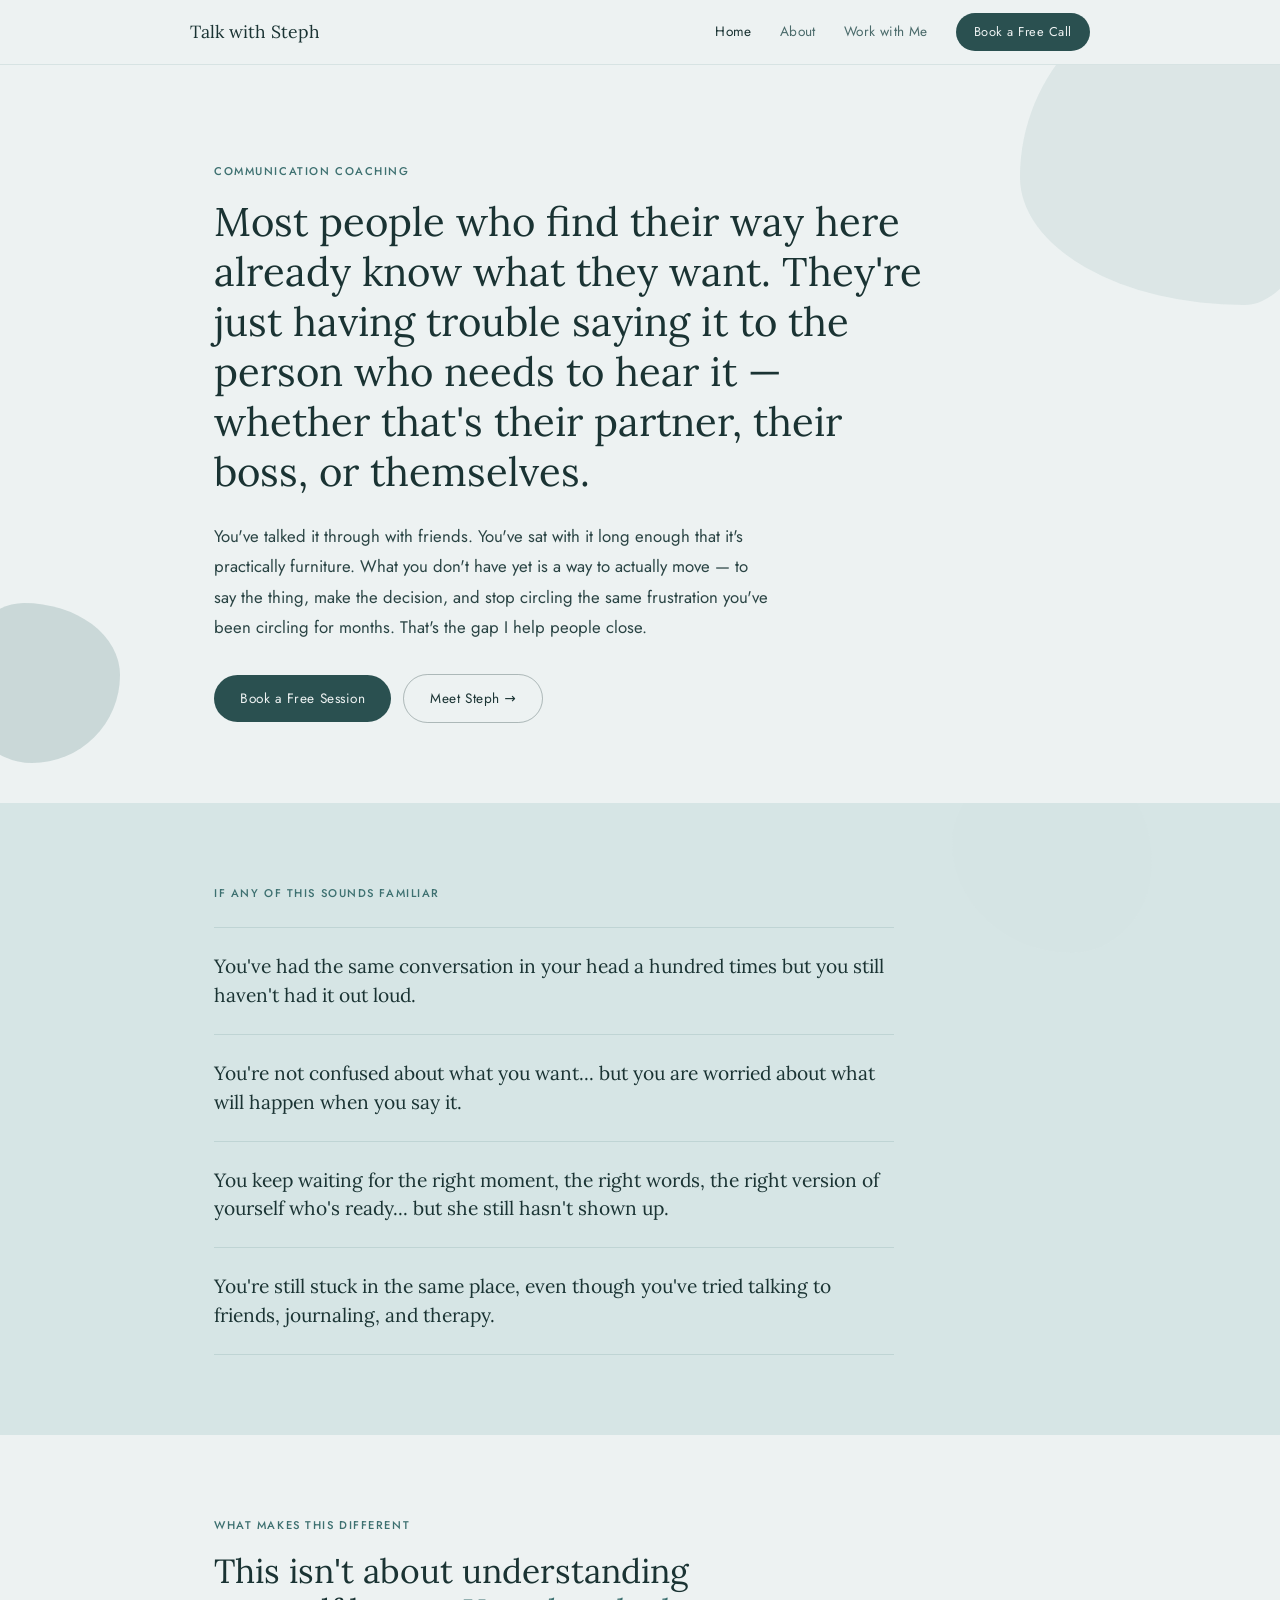
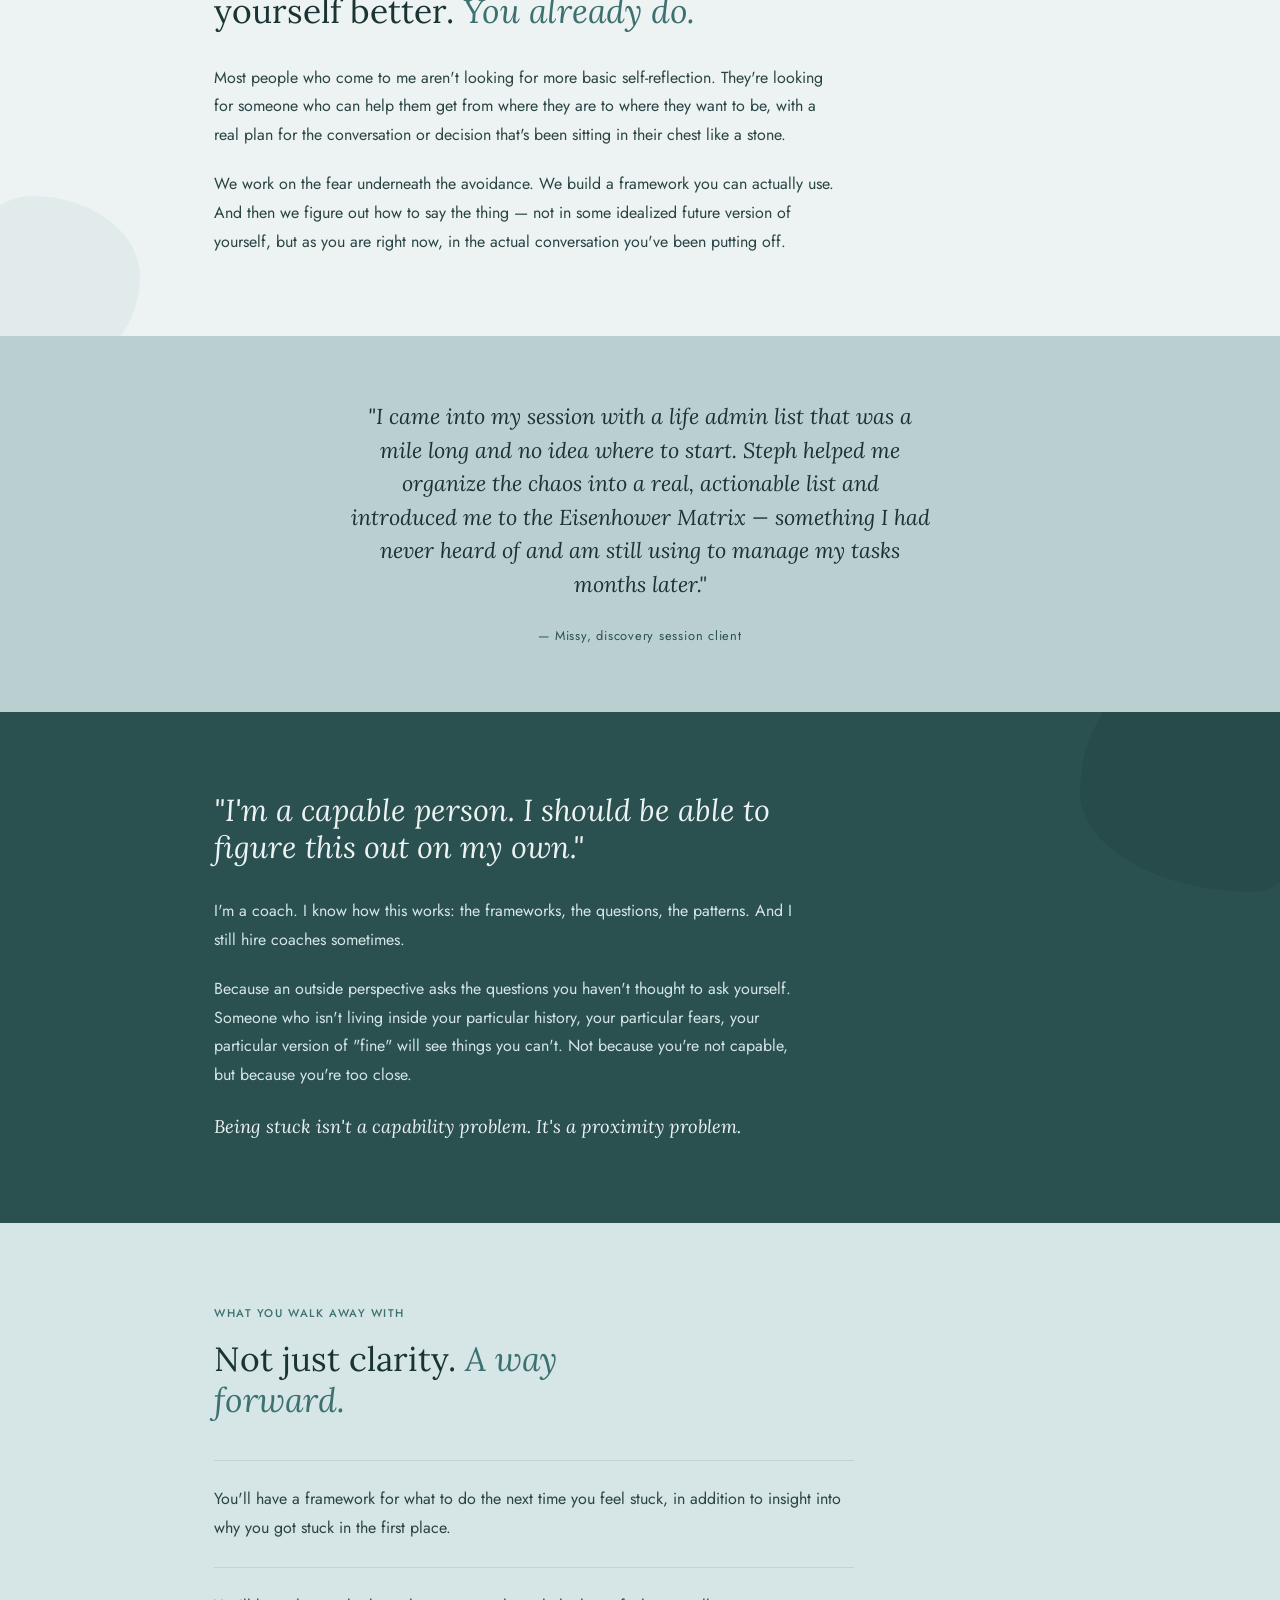
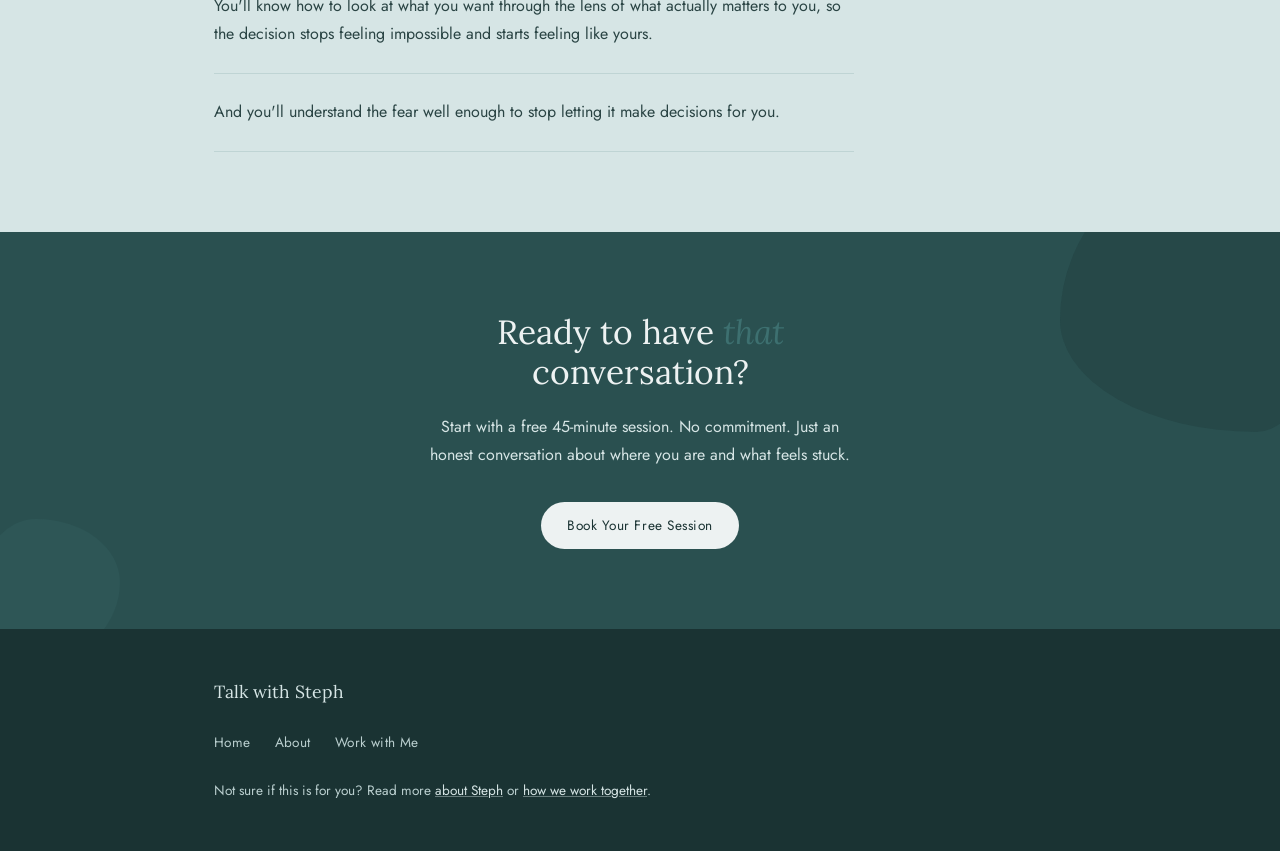
==== index.html @ 23dbaeb4 "update missy testimonial" ====
<!DOCTYPE html>
<html lang="en">
<head>
  <meta charset="UTF-8">
  <meta name="viewport" content="width=device-width, initial-scale=1.0">
  <title>Talk with Steph — Communication Coaching</title>
  <link rel="preconnect" href="https://fonts.googleapis.com">
  <link rel="preconnect" href="https://fonts.gstatic.com" crossorigin>
  <link href="https://fonts.googleapis.com/css2?family=Lora:ital,wght@0,400;0,500;1,400;1,500&family=Jost:ital,wght@0,300;0,400;0,500;1,400&display=swap" rel="stylesheet">
  <link rel="stylesheet" href="styles.css">
</head>
<body>

  <!-- NAV -->
  <nav class="nav">
    <div class="nav-inner">
      <a href="index.html" class="nav-logo">Talk with Steph</a>
      <div class="nav-links">
        <a href="index.html" class="nav-link active">Home</a>
        <a href="about.html" class="nav-link">About</a>
        <a href="work-with-me.html" class="nav-link">Work with Me</a>
        <a href="#" class="btn btn-sm" data-link="booking">Book a Free Call</a>
      </div>
      <button class="nav-toggle" aria-label="Toggle menu">
        <span></span><span></span><span></span>
      </button>
    </div>
  </nav>

  <main>

    <!-- HERO -->
    <section class="hero">
      <div class="blob blob-hero-1"></div>
      <div class="blob blob-hero-2"></div>
      <div class="container">
        <p class="eyebrow">Communication Coaching</p>
        <h1 class="hero-headline">Most people who find their way here already know what they want. They're just having trouble saying it to the person who needs to hear it&nbsp;— whether that's their partner, their boss, or themselves.</h1>
        <p class="hero-sub">You've talked it through with friends. You've sat with it long enough that it's practically furniture. What you don't have yet is a way to actually move — to say the thing, make the decision, and stop circling the same frustration you've been circling for months. That's the gap I help people close.</p>
        <div class="btn-row">
          <a href="#" class="btn" data-link="booking">Book a Free Session</a>
          <a href="about.html" class="btn-ghost">Meet Steph →</a>
        </div>
      </div>
    </section>

    <!-- RECOGNITION -->
    <section class="recognition">
      <div class="blob blob-recog"></div>
      <div class="container">
        <p class="eyebrow">If any of this sounds familiar</p>
        <div class="recognition-lines">
          <p class="recognition-line">You've had the same conversation in your head a hundred times but you still haven't had it out loud.</p>
          <p class="recognition-line">You're not confused about what you want... but you are worried about what will happen when you say it.</p>
          <p class="recognition-line">You keep waiting for the right moment, the right words, the right version of yourself who's ready... but she still hasn't shown up.</p>
          <p class="recognition-line">You're still stuck in the same place, even though you've tried talking to friends, journaling, and therapy.</p>
        </div>
      </div>
    </section>

    <!-- WHAT MAKES THIS DIFFERENT -->
    <section class="different">
      <div class="blob blob-diff"></div>
      <div class="container">
        <p class="eyebrow">What makes this different</p>
        <h2>This isn't about understanding yourself better. <em>You already do.</em></h2>
        <div class="different-body">
          <p>Most people who come to me aren't looking for more basic self-reflection. They're looking for someone who can help them get from where they are to where they want to be, with a real plan for the conversation or decision that's been sitting in their chest like a stone.</p>
          <p>We work on the fear underneath the avoidance. We build a framework you can actually use. And then we figure out how to say the thing — not in some idealized future version of yourself, but as you are right now, in the actual conversation you've been putting off.</p>
        </div>
      </div>
    </section>

    <!-- QUOTE -->
    <section class="quote-band">
      <div class="container">
        <blockquote>
          <p>"I came into my session with a life admin list that was a mile long and no idea where to start. Steph helped me organize the chaos into a real, actionable list and introduced me to the Eisenhower Matrix — something I had never heard of and am still using to manage my tasks months later."</p>
          <cite>— Missy, discovery session client</cite>
        </blockquote>
      </div>
    </section>

    <!-- OBJECTION -->
    <section class="objection">
      <div class="blob blob-obj-1"></div>
      <div class="blob blob-obj-2"></div>
      <div class="container">
        <h2 class="objection-headline">"I'm a capable person. I should be able to figure this out on my own."</h2>
        <div class="objection-body">
          <p>I'm a coach. I know how this works: the frameworks, the questions, the patterns. And I still hire coaches sometimes.</p>
          <p>Because an outside perspective asks the questions you haven't thought to ask yourself. Someone who isn't living inside your particular history, your particular fears, your particular version of "fine" will see things you can't. Not because you're not capable, but because you're too close.</p>
          <p class="objection-kicker">Being stuck isn't a capability problem. It's a proximity problem.</p>
        </div>
      </div>
    </section>

    <!-- WALK AWAY WITH -->
    <section class="walkaway">
      <div class="container">
        <p class="eyebrow">What you walk away with</p>
        <h2>Not just clarity. <em>A way forward.</em></h2>
        <div class="walkaway-points">
          <div class="walkaway-point">
            <p>You'll have a framework for what to do the next time you feel stuck, in addition to insight into why you got stuck in the first place.</p>
          </div>
          <div class="walkaway-point">
            <p>You'll know how to look at what you want through the lens of what actually matters to you, so the decision stops feeling impossible and starts feeling like yours.</p>
          </div>
          <div class="walkaway-point">
            <p>And you'll understand the fear well enough to stop letting it make decisions for you.</p>
          </div>
        </div>
      </div>
    </section>

    <!-- CTA -->
    <section class="cta-section" id="cta">
      <div class="blob blob-cta-1"></div>
      <div class="blob blob-cta-2"></div>
      <div class="container">
        <h2>Ready to have <em>that</em> conversation?</h2>
        <p>Start with a free 45-minute session. No commitment. Just an honest conversation about where you are and what feels stuck.</p>
        <a href="#" class="btn btn-light" data-link="booking">Book Your Free Session</a>
      </div>
    </section>

  </main>

  <!-- FOOTER -->
  <footer class="footer">
    <div class="container footer-inner">
      <a href="index.html" class="nav-logo">Talk with Steph</a>
      <nav class="footer-nav">
        <a href="index.html">Home</a>
        <a href="about.html">About</a>
        <a href="work-with-me.html">Work with Me</a>
      </nav>
      <p class="footer-note">Not sure if this is for you? Read more <a href="about.html">about Steph</a> or <a href="work-with-me.html">how we work together</a>.</p>
    </div>
  </footer>

  <script src="config.js"></script>
  <script src="nav.js"></script>
</body>
</html>
---- styles.css ----
/* ============================================
   TALK WITH STEPH — STYLES
   Tonal teal palette · Lora + Jost · Organic shapes
   ============================================ */

/* ── CUSTOM PROPERTIES ── */
:root {
  --t1: #EDF2F2;   /* lightest — hero bg */
  --t2: #D6E5E5;   /* light — quote band, alt sections */
  --t3: #BACFCF;   /* mid — card sections */
  --t4: #3D7070;   /* primary — buttons, accents */
  --t5: #2A5050;   /* deep — dark buttons */
  --t6: #1A3333;   /* near black — headlines */

  --text-body: #2A4444;
  --text-muted: #4A6A6A;

  --radius-pill: 50px;
  --radius-card: 14px;
  --radius-sm: 8px;

  --font-serif: 'Lora', Georgia, serif;
  --font-sans: 'Jost', system-ui, sans-serif;

  --max-width: 900px;
  --section-pad: 5rem 1.5rem;
  --section-pad-sm: 3rem 1.5rem;
}

/* ── RESET ── */
*, *::before, *::after { box-sizing: border-box; margin: 0; padding: 0; }
html { scroll-behavior: smooth; }
img { max-width: 100%; display: block; }
a { text-decoration: none; }

/* ── BASE ── */
body {
  font-family: var(--font-sans);
  font-weight: 400;
  color: var(--text-body);
  background: var(--t1);
  line-height: 1.7;
  -webkit-font-smoothing: antialiased;
}

.container {
  max-width: var(--max-width);
  margin: 0 auto;
  padding: 0 1.5rem;
}

/* ── TYPOGRAPHY ── */
h1, h2, h3 {
  font-family: var(--font-serif);
  font-weight: 400;
  line-height: 1.2;
  color: var(--t6);
}

h1 { font-size: clamp(1.75rem, 4vw, 2.75rem); }
h2 { font-size: clamp(1.4rem, 3vw, 2.1rem); }
h3 { font-size: clamp(1.2rem, 2.5vw, 1.6rem); }

h1 em, h2 em, h3 em {
  font-style: italic;
  color: var(--t4);
}

p {
  font-family: var(--font-sans);
  font-size: 1rem;
  line-height: 1.8;
  color: var(--text-body);
}

.eyebrow {
  font-family: var(--font-sans);
  font-size: 0.7rem;
  font-weight: 500;
  letter-spacing: 0.14em;
  text-transform: uppercase;
  color: var(--t4);
  margin-bottom: 1rem;
}

/* ── BUTTONS ── */
.btn {
  display: inline-block;
  font-family: var(--font-sans);
  font-size: 0.85rem;
  font-weight: 400;
  letter-spacing: 0.04em;
  padding: 12px 26px;
  border-radius: var(--radius-pill);
  background: var(--t5);
  color: var(--t1);
  transition: background 0.2s ease, transform 0.15s ease;
  cursor: pointer;
  border: none;
}

.btn:hover {
  background: var(--t6);
  transform: translateY(-1px);
}

.btn-sm {
  padding: 8px 18px;
  font-size: 0.8rem;
}

.btn-light {
  background: var(--t1);
  color: var(--t6);
}

.btn-light:hover {
  background: var(--t2);
  color: var(--t6);
}

.btn-ghost {
  display: inline-block;
  font-family: var(--font-sans);
  font-size: 0.85rem;
  font-weight: 400;
  letter-spacing: 0.04em;
  padding: 12px 26px;
  border-radius: var(--radius-pill);
  border: 1px solid rgba(26, 51, 51, 0.3);
  color: var(--t6);
  transition: border-color 0.2s ease, transform 0.15s ease;
}

.btn-ghost:hover {
  border-color: var(--t5);
  transform: translateY(-1px);
}

.btn-outline {
  display: inline-block;
  font-family: var(--font-sans);
  font-size: 0.85rem;
  font-weight: 400;
  letter-spacing: 0.04em;
  padding: 12px 26px;
  border-radius: var(--radius-pill);
  border: 1px solid var(--t1);
  color: var(--t1);
  transition: background 0.2s ease, transform 0.15s ease;
}

.btn-outline:hover {
  background: rgba(237, 242, 242, 0.12);
  transform: translateY(-1px);
}

.btn-row {
  display: flex;
  gap: 12px;
  flex-wrap: wrap;
  align-items: center;
  margin-top: 2rem;
}

/* ── BLOBS ── */
.blob {
  position: absolute;
  pointer-events: none;
  background: var(--t3);
  opacity: 0.5;
}

.blob-hero-1 {
  width: 320px; height: 320px;
  top: -80px; right: -60px;
  border-radius: 60% 40% 30% 70% / 60% 30% 70% 40%;
  opacity: 0.35;
}

.blob-hero-2 {
  width: 160px; height: 160px;
  bottom: 40px; left: -40px;
  border-radius: 40% 60% 55% 45% / 50% 45% 55% 50%;
  opacity: 0.2;
  background: var(--t4);
}

.blob-recog {
  width: 200px; height: 200px;
  top: -50px; right: 10%;
  border-radius: 55% 45% 40% 60% / 45% 55% 45% 55%;
  background: var(--t2);
  opacity: 0.6;
}

.blob-diff {
  width: 180px; height: 180px;
  bottom: -40px; left: -40px;
  border-radius: 40% 60% 55% 45% / 50% 45% 55% 50%;
  background: var(--t2);
  opacity: 0.5;
}

.blob-obj-1 {
  width: 250px; height: 250px;
  top: -70px; right: -50px;
  border-radius: 60% 40% 30% 70% / 60% 30% 70% 40%;
  background: var(--t6);
  opacity: 0.15;
}

.blob-obj-2 {
  width: 120px; height: 120px;
  bottom: -20px; left: 10%;
  border-radius: 40% 60% 55% 45% / 50% 45% 55% 50%;
  background: var(--t5);
  opacity: 0.15;
}

.blob-cta-1 {
  width: 280px; height: 280px;
  top: -80px; right: -60px;
  border-radius: 60% 40% 30% 70% / 60% 30% 70% 40%;
  background: var(--t6);
  opacity: 0.25;
}

.blob-cta-2 {
  width: 140px; height: 140px;
  bottom: -30px; left: -20px;
  border-radius: 40% 60% 55% 45% / 50% 45% 55% 50%;
  background: var(--t4);
  opacity: 0.2;
}

.blob-turn {
  width: 180px; height: 180px;
  top: -40px; right: -30px;
  border-radius: 55% 45% 40% 60% / 45% 55% 45% 55%;
  background: var(--t4);
  opacity: 0.12;
}

.blob-coaching-1 {
  width: 200px; height: 200px;
  bottom: -50px; right: -40px;
  border-radius: 60% 40% 30% 70% / 60% 30% 70% 40%;
  background: var(--t5);
  opacity: 0.12;
}

.blob-beliefs {
  width: 220px; height: 220px;
  top: -60px; left: -40px;
  border-radius: 40% 60% 55% 45% / 50% 45% 55% 50%;
  background: var(--t2);
  opacity: 0.4;
}

.blob-pkg {
  width: 200px; height: 200px;
  top: -50px; right: -40px;
  border-radius: 55% 45% 40% 60% / 45% 55% 45% 55%;
  background: var(--t2);
  opacity: 0.4;
}

.blob-session {
  width: 160px; height: 160px;
  bottom: -40px; right: 10%;
  border-radius: 60% 40% 30% 70% / 60% 30% 70% 40%;
  background: var(--t2);
  opacity: 0.5;
}

.blob-newsletter {
  width: 200px; height: 200px;
  top: -50px; left: -30px;
  border-radius: 40% 60% 55% 45% / 50% 45% 55% 50%;
  background: var(--t3);
  opacity: 0.4;
}

/* ── NAV ── */
.nav {
  position: sticky;
  top: 0;
  z-index: 100;
  background: var(--t1);
  border-bottom: 1px solid rgba(61, 112, 112, 0.12);
  padding: 0 1.5rem;
}

.nav-inner {
  max-width: var(--max-width);
  margin: 0 auto;
  display: flex;
  align-items: center;
  justify-content: space-between;
  height: 64px;
  gap: 2rem;
}

.nav-logo {
  font-family: var(--font-serif);
  font-size: 1.1rem;
  font-weight: 400;
  color: var(--t6);
  white-space: nowrap;
  flex-shrink: 0;
}

.nav-links {
  display: flex;
  align-items: center;
  gap: 1.75rem;
}

.nav-link {
  font-family: var(--font-sans);
  font-size: 0.85rem;
  font-weight: 400;
  letter-spacing: 0.03em;
  color: var(--text-muted);
  transition: color 0.2s ease;
}

.nav-link:hover,
.nav-link.active {
  color: var(--t6);
}

.nav-toggle {
  display: none;
  flex-direction: column;
  gap: 5px;
  background: none;
  border: none;
  cursor: pointer;
  padding: 4px;
}

.nav-toggle span {
  display: block;
  width: 22px;
  height: 1.5px;
  background: var(--t6);
  transition: transform 0.2s ease, opacity 0.2s ease;
}

/* ── HERO ── */
.hero {
  position: relative;
  overflow: hidden;
  background: var(--t1);
  padding: 6rem 1.5rem 5rem;
}

.hero-headline {
  font-size: clamp(1.6rem, 3.5vw, 2.5rem);
  max-width: 720px;
  margin: 1rem 0 1.5rem;
  line-height: 1.25;
}

.hero-sub {
  max-width: 560px;
  font-size: 1.05rem;
  color: var(--text-body);
  line-height: 1.8;
}

/* ── RECOGNITION ── */
.recognition {
  position: relative;
  overflow: hidden;
  background: var(--t2);
  padding: var(--section-pad);
}

.recognition-lines {
  margin-top: 1.5rem;
  display: flex;
  flex-direction: column;
  gap: 0;
}

.recognition-line {
  font-family: var(--font-serif);
  font-size: clamp(1rem, 2vw, 1.2rem);
  font-weight: 400;
  color: var(--t6);
  line-height: 1.5;
  padding: 1.5rem 0;
  border-bottom: 1px solid rgba(61, 112, 112, 0.15);
  max-width: 680px;
}

.recognition-line:first-child {
  border-top: 1px solid rgba(61, 112, 112, 0.15);
}

/* ── WHAT MAKES THIS DIFFERENT ── */
.different {
  position: relative;
  overflow: hidden;
  background: var(--t1);
  padding: var(--section-pad);
}

.different h2 {
  margin: 1rem 0 2rem;
  max-width: 600px;
}

.different-body {
  max-width: 620px;
  display: flex;
  flex-direction: column;
  gap: 1.25rem;
}

/* ── QUOTE BAND ── */
.quote-band {
  background: var(--t3);
  padding: 4rem 1.5rem;
  text-align: center;
}

.quote-band blockquote {
  max-width: 580px;
  margin: 0 auto;
}

.quote-band blockquote p {
  font-family: var(--font-serif);
  font-style: italic;
  font-size: clamp(1.1rem, 2.5vw, 1.35rem);
  color: var(--t6);
  line-height: 1.55;
  margin-bottom: 1.25rem;
}

.quote-band cite {
  font-family: var(--font-sans);
  font-size: 0.8rem;
  font-style: normal;
  letter-spacing: 0.06em;
  color: var(--t5);
}

/* ── OBJECTION ── */
.objection {
  position: relative;
  overflow: hidden;
  background: var(--t5);
  padding: var(--section-pad);
}

.objection-headline {
  font-family: var(--font-serif);
  font-size: clamp(1.3rem, 2.5vw, 1.9rem);
  color: var(--t1);
  max-width: 600px;
  margin-bottom: 2rem;
  font-style: italic;
}

.objection-body {
  max-width: 580px;
  display: flex;
  flex-direction: column;
  gap: 1.25rem;
}

.objection-body p {
  color: var(--t2);
  font-size: 1rem;
}

.objection-kicker {
  font-family: var(--font-serif) !important;
  font-size: 1.15rem !important;
  color: var(--t1) !important;
  font-style: italic;
}

/* ── WALK AWAY WITH ── */
.walkaway {
  background: var(--t2);
  padding: var(--section-pad);
}

.walkaway h2 {
  margin: 1rem 0 2.5rem;
  max-width: 460px;
}

.walkaway-points {
  display: flex;
  flex-direction: column;
  gap: 0;
  max-width: 640px;
}

.walkaway-point {
  padding: 1.5rem 0;
  border-bottom: 1px solid rgba(61, 112, 112, 0.15);
}

.walkaway-point:first-child {
  border-top: 1px solid rgba(61, 112, 112, 0.15);
}

.walkaway-point p {
  font-size: 1rem;
  line-height: 1.8;
}

/* ── CTA SECTION ── */
.cta-section {
  position: relative;
  overflow: hidden;
  background: var(--t5);
  padding: 5rem 1.5rem;
  text-align: center;
}

.cta-section h2 {
  color: var(--t1);
  max-width: 480px;
  margin: 0 auto 1.25rem;
}

.cta-section p {
  color: var(--t2);
  max-width: 440px;
  margin: 0 auto 2rem;
  font-size: 1rem;
}

/* ── ABOUT HERO ── */
.about-hero {
  position: relative;
  overflow: hidden;
  background: var(--t1);
  padding: 6rem 1.5rem 4rem;
}

.about-hero h1 {
  max-width: 640px;
  margin-top: 1rem;
}

.hero-sub-kicker {
  font-family: var(--font-serif);
  font-style: italic;
  font-size: 1.1rem;
  color: var(--t5);
  margin-top: 1rem;
}

/* ── ABOUT SECTIONS ── */
.about-section {
  background: var(--t1);
  padding: 3rem 1.5rem;
}

.about-turn {
  position: relative;
  overflow: hidden;
  background: var(--t2);
  padding: 3.5rem 1.5rem;
}

.about-coaching {
  position: relative;
  overflow: hidden;
  background: var(--t2);
  padding: 3rem 1.5rem;
}

.about-prose {
  max-width: 640px;
  display: flex;
  flex-direction: column;
  gap: 1.25rem;
}

.turn-kicker {
  font-family: var(--font-serif) !important;
  font-style: italic;
  font-size: 1.15rem !important;
  color: var(--t6) !important;
}

/* ── BELIEFS ── */
.beliefs {
  position: relative;
  overflow: hidden;
  background: var(--t3);
  padding: var(--section-pad);
}

.beliefs-list {
  margin-top: 1.5rem;
  max-width: 640px;
}

.belief {
  font-family: var(--font-serif);
  font-size: clamp(1rem, 2vw, 1.15rem);
  color: var(--t6);
  line-height: 1.6;
  padding: 1.5rem 0;
  border-bottom: 1px solid rgba(61, 112, 112, 0.15);
}

.belief:first-child {
  border-top: 1px solid rgba(61, 112, 112, 0.15);
}

.belief-last {
  font-weight: 500;
}

/* ── PACKAGES ── */
.packages {
  position: relative;
  overflow: hidden;
  background: var(--t2);
  padding: var(--section-pad);
}

.packages .eyebrow { margin-bottom: 2rem; }

.package-grid {
  display: grid;
  grid-template-columns: 1fr 1fr;
  gap: 20px;
  align-items: start;
}

.package {
  position: relative;
  overflow: hidden;
  background: var(--t5);
  border-radius: var(--radius-card);
  padding: 2rem;
  display: flex;
  flex-direction: column;
  gap: 1rem;
}

.package-featured {
  background: var(--t6);
}

.package-blob {
  position: absolute;
  top: -30px; right: -30px;
  width: 120px; height: 120px;
  background: var(--t4);
  opacity: 0.15;
  border-radius: 60% 40% 30% 70% / 60% 30% 70% 40%;
  pointer-events: none;
}

.package-tag {
  font-family: var(--font-sans);
  font-size: 0.7rem;
  font-weight: 500;
  letter-spacing: 0.12em;
  text-transform: uppercase;
  color: var(--t3);
}

.package h3 {
  color: var(--t1);
  font-size: 1.4rem;
}

.package-price {
  font-family: var(--font-serif);
  font-size: 2rem;
  color: var(--t2);
  line-height: 1;
}

.package p {
  color: var(--t2);
  font-size: 0.95rem;
  line-height: 1.75;
}

.package-detail {
  font-size: 0.85rem !important;
  color: var(--t3) !important;
  padding-top: 0.5rem;
  border-top: 1px solid rgba(237, 242, 242, 0.1);
}

/* ── SESSION LOOKS ── */
.session-looks {
  position: relative;
  overflow: hidden;
  background: var(--t1);
  padding: var(--section-pad);
}

.session-prose {
  max-width: 620px;
  margin-top: 1.5rem;
  display: flex;
  flex-direction: column;
  gap: 1.25rem;
}

/* ── GROUP SESSIONS ── */
.group-sessions {
  background: var(--t3);
  padding: var(--section-pad);
}

.group-inner {
  position: relative;
  overflow: hidden;
  background: var(--t5);
  border-radius: var(--radius-card);
  padding: 3rem;
  max-width: 640px;
  display: flex;
  flex-direction: column;
  gap: 1rem;
}

.group-blob {
  position: absolute;
  top: -40px; right: -40px;
  width: 160px; height: 160px;
  background: var(--t4);
  opacity: 0.15;
  border-radius: 60% 40% 30% 70% / 60% 30% 70% 40%;
  pointer-events: none;
}

.group-inner h2 {
  color: var(--t1);
}

.group-inner p {
  color: var(--t2);
  font-size: 0.95rem;
}

/* ── NEWSLETTER ── */
.newsletter {
  position: relative;
  overflow: hidden;
  background: var(--t2);
  padding: var(--section-pad);
}

.newsletter h2 {
  margin: 1rem 0 1.25rem;
  max-width: 400px;
}

.newsletter p {
  max-width: 520px;
  margin-bottom: 2rem;
}

/* ── FOOTER ── */
.footer {
  background: var(--t6);
  padding: 3rem 1.5rem;
}

.footer-inner {
  display: flex;
  flex-direction: column;
  gap: 1.5rem;
}

.footer .nav-logo {
  color: var(--t2);
}

.footer-nav {
  display: flex;
  gap: 1.5rem;
  flex-wrap: wrap;
}

.footer-nav a {
  font-family: var(--font-sans);
  font-size: 0.85rem;
  color: var(--t3);
  letter-spacing: 0.03em;
  transition: color 0.2s ease;
}

.footer-nav a:hover {
  color: var(--t1);
}

.footer-note {
  font-size: 0.85rem;
  color: var(--t3);
  max-width: 480px;
}

.footer-note a {
  color: var(--t2);
  text-decoration: underline;
  text-decoration-color: rgba(214, 229, 229, 0.4);
}

.footer-note a:hover {
  color: var(--t1);
}

/* ── ANIMATIONS ── */
@keyframes fadeUp {
  from { opacity: 0; transform: translateY(20px); }
  to   { opacity: 1; transform: translateY(0); }
}

.hero .eyebrow,
.hero-headline,
.hero-sub,
.btn-row {
  animation: fadeUp 0.6s ease both;
}

.hero .eyebrow      { animation-delay: 0.1s; }
.hero-headline      { animation-delay: 0.2s; }
.hero-sub           { animation-delay: 0.3s; }
.btn-row            { animation-delay: 0.4s; }

.about-hero h1 {
  animation: fadeUp 0.6s ease 0.2s both;
}

/* ── HERO SPLIT LAYOUT ── */
.hero-inner {
  display: grid;
  grid-template-columns: 1fr 420px;
  gap: 4rem;
  align-items: center;
}

.hero-photo {
  position: relative;
  z-index: 1;
}

.hero-photo img {
  width: 100%;
  border-radius: 60% 40% 55% 45% / 50% 55% 45% 50%;
  object-fit: cover;
  aspect-ratio: 1/1;
  box-shadow: 0 20px 60px rgba(26, 51, 51, 0.15);
}

/* ── ABOUT PHOTO ── */
.about-photo-section {
  background: var(--t1);
  padding: 0 1.5rem 3rem;
}

.about-photo-wrap {
  max-width: 480px;
}

.about-photo-wrap img {
  width: 100%;
  border-radius: var(--radius-card);
  object-fit: cover;
  box-shadow: 0 12px 40px rgba(26, 51, 51, 0.1);
}

@media (max-width: 700px) {
  .hero-inner {
    grid-template-columns: 1fr;
    gap: 2rem;
  }

  .hero-photo {
    max-width: 280px;
    margin: 0 auto;
  }
}
@media (max-width: 700px) {
  :root {
    --section-pad: 3.5rem 1.25rem;
  }

  .nav-links {
    display: none;
    position: absolute;
    top: 64px;
    left: 0; right: 0;
    background: var(--t1);
    flex-direction: column;
    align-items: flex-start;
    padding: 1.5rem;
    gap: 1.25rem;
    border-bottom: 1px solid rgba(61, 112, 112, 0.12);
    box-shadow: 0 8px 24px rgba(26, 51, 51, 0.08);
  }

  .nav-links.open { display: flex; }

  .nav-toggle { display: flex; }

  .nav { position: relative; }

  .package-grid {
    grid-template-columns: 1fr;
  }

  .blob-hero-1 {
    width: 200px; height: 200px;
    top: -40px; right: -40px;
  }

  .hero {
    padding: 4rem 1.25rem 3.5rem;
  }

  .group-inner {
    padding: 2rem 1.5rem;
  }
}
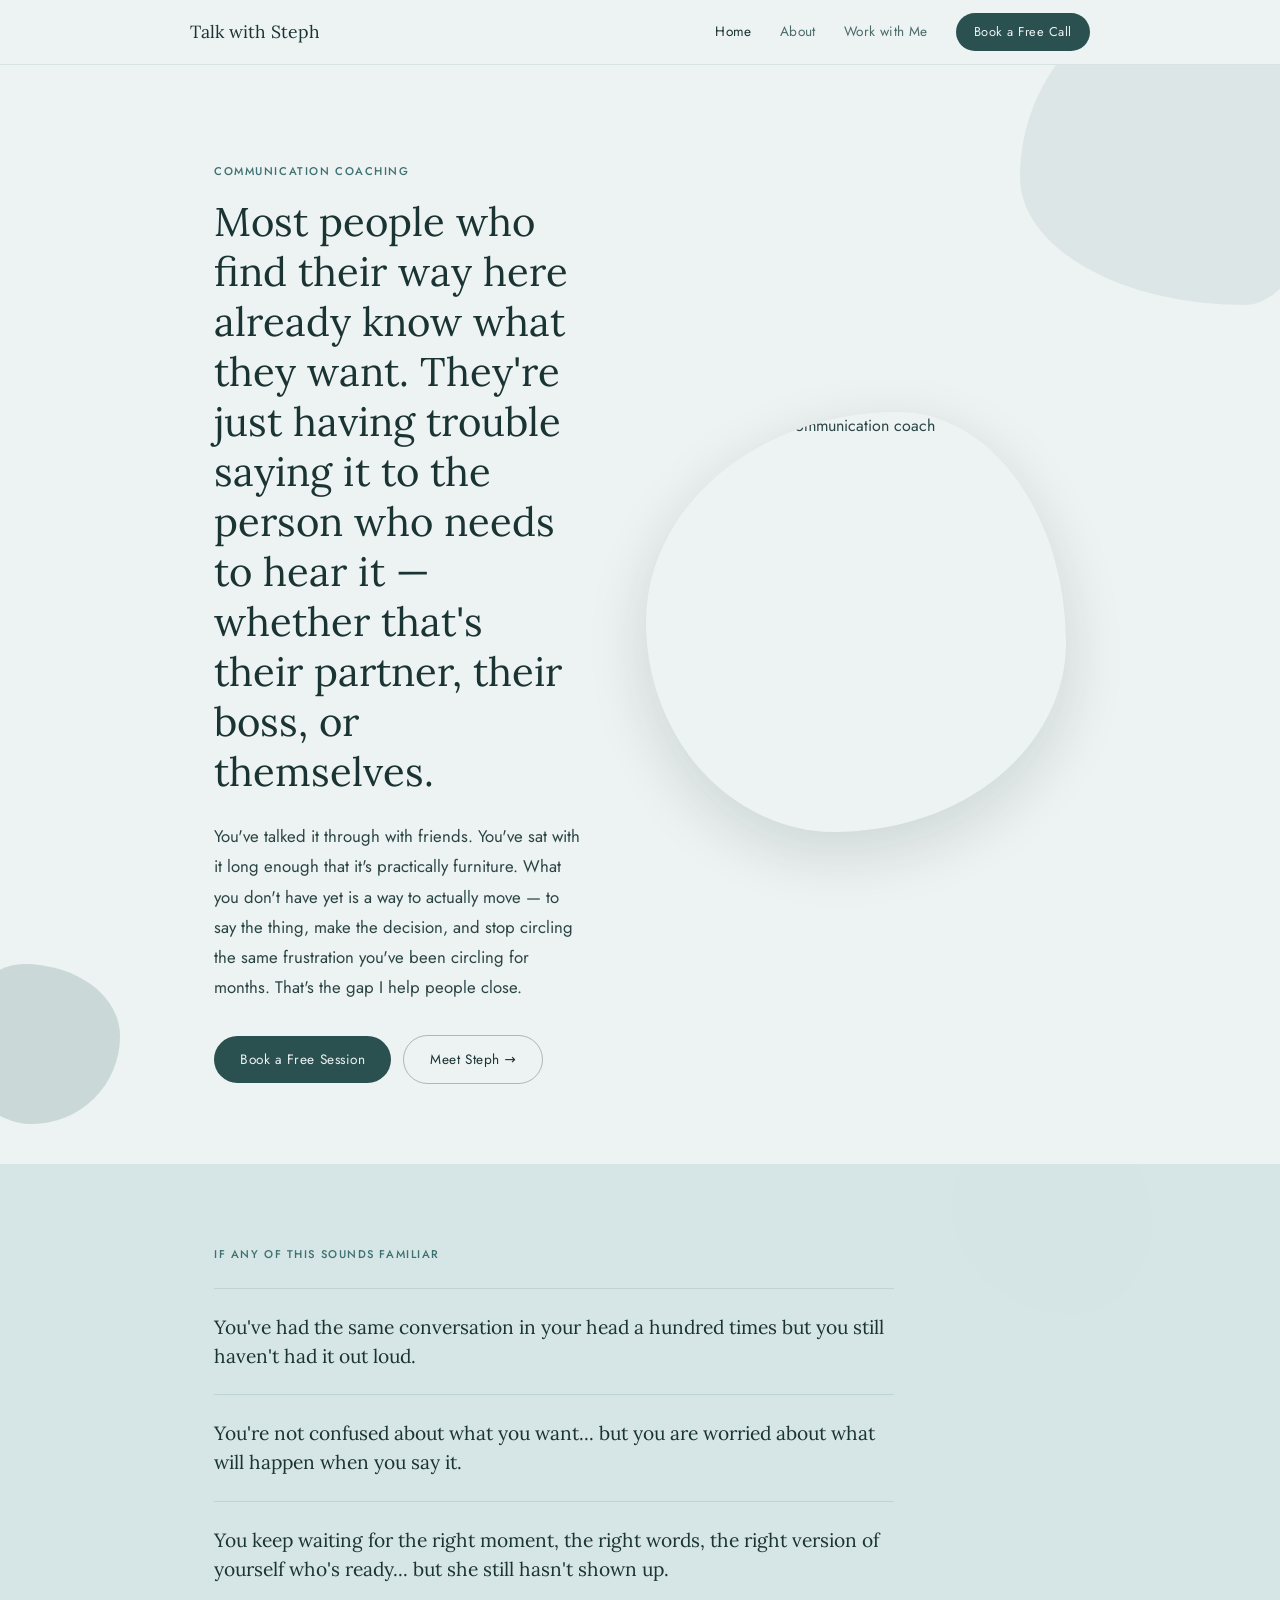
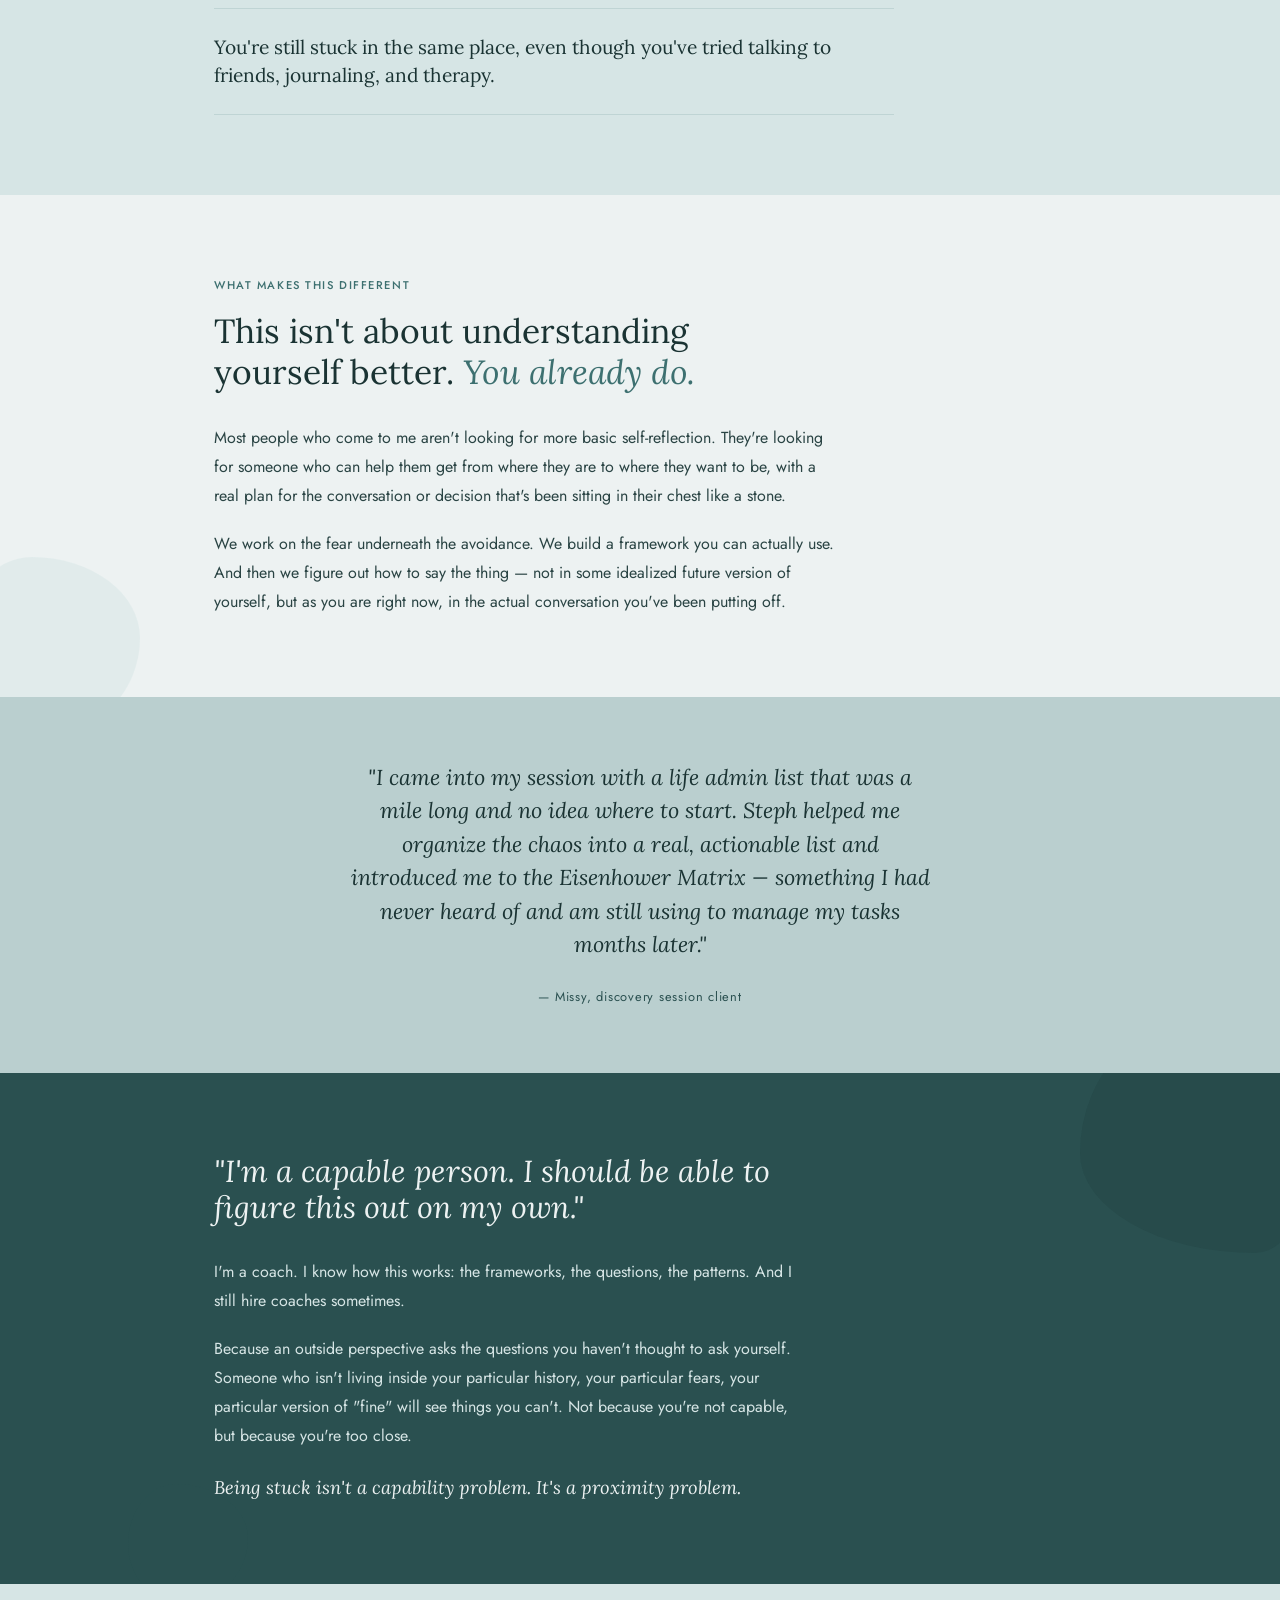
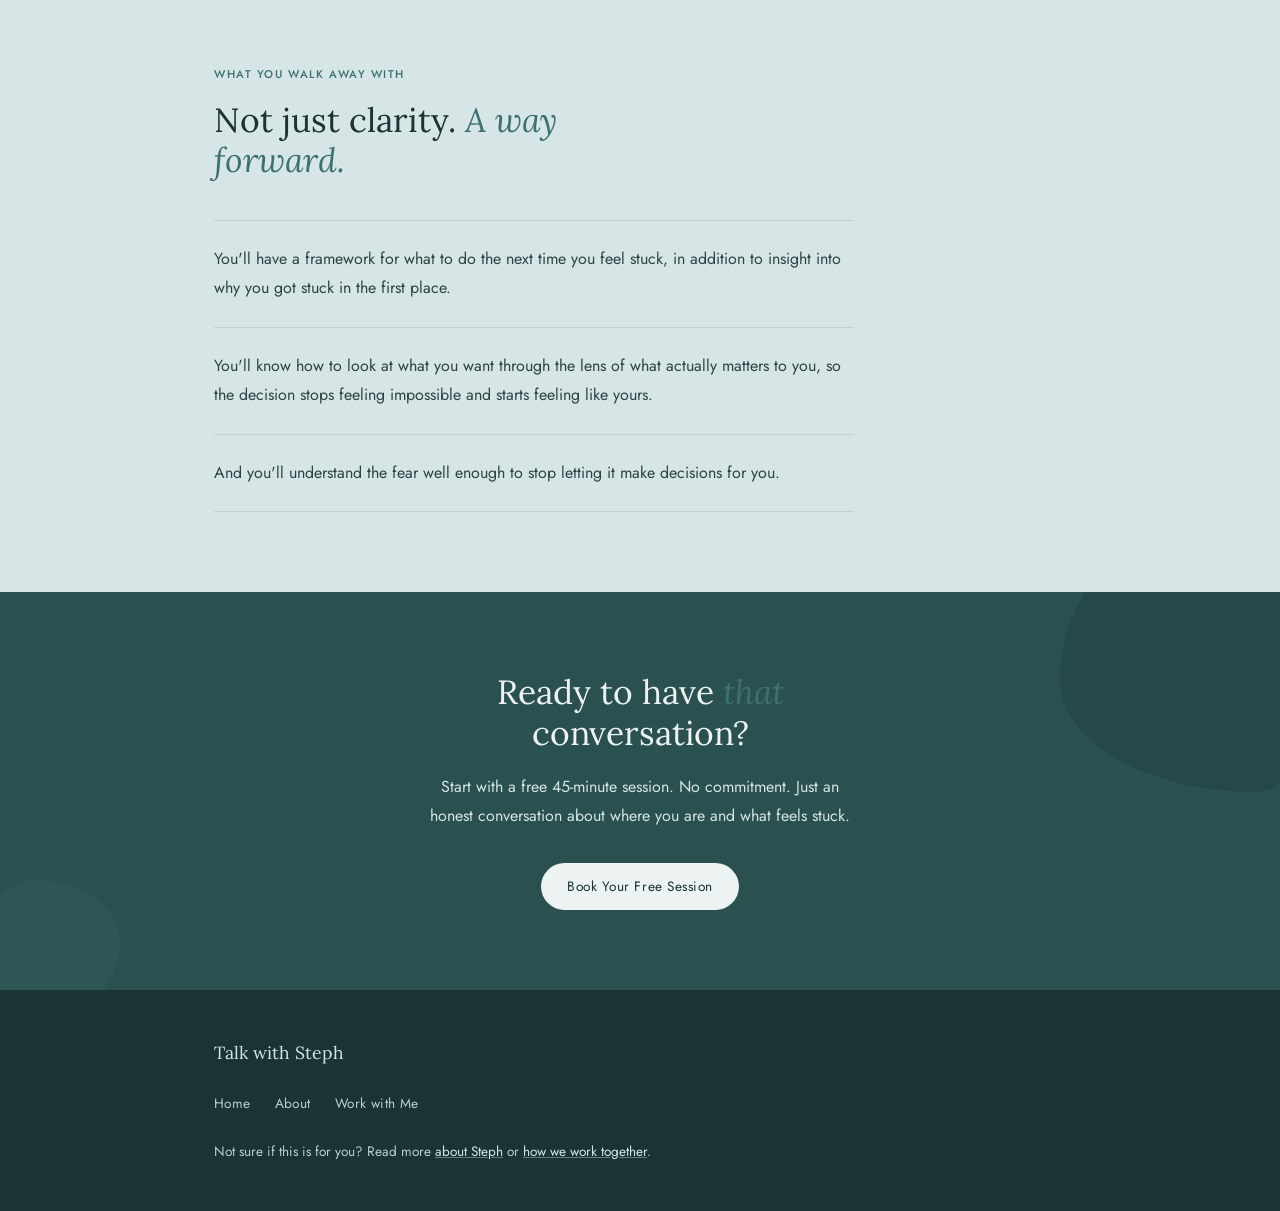
==== commit 3ab567cb: "Merge branch 'main' of https://github.com/swearingenmj/talk-with-steph" ====
--- a/index.html
+++ b/index.html
@@ -33,13 +33,18 @@
     <section class="hero">
       <div class="blob blob-hero-1"></div>
       <div class="blob blob-hero-2"></div>
-      <div class="container">
-        <p class="eyebrow">Communication Coaching</p>
-        <h1 class="hero-headline">Most people who find their way here already know what they want. They're just having trouble saying it to the person who needs to hear it&nbsp;— whether that's their partner, their boss, or themselves.</h1>
-        <p class="hero-sub">You've talked it through with friends. You've sat with it long enough that it's practically furniture. What you don't have yet is a way to actually move — to say the thing, make the decision, and stop circling the same frustration you've been circling for months. That's the gap I help people close.</p>
-        <div class="btn-row">
-          <a href="#" class="btn" data-link="booking">Book a Free Session</a>
-          <a href="about.html" class="btn-ghost">Meet Steph →</a>
+      <div class="container hero-inner">
+        <div class="hero-text">
+          <p class="eyebrow">Communication Coaching</p>
+          <h1 class="hero-headline">Most people who find their way here already know what they want. They're just having trouble saying it to the person who needs to hear it&nbsp;— whether that's their partner, their boss, or themselves.</h1>
+          <p class="hero-sub">You've talked it through with friends. You've sat with it long enough that it's practically furniture. What you don't have yet is a way to actually move — to say the thing, make the decision, and stop circling the same frustration you've been circling for months. That's the gap I help people close.</p>
+          <div class="btn-row">
+            <a href="#" class="btn" data-link="booking">Book a Free Session</a>
+            <a href="about.html" class="btn-ghost">Meet Steph →</a>
+          </div>
+        </div>
+        <div class="hero-photo">
+          <img src="steph.jpg" alt="Steph laughing — communication coach">
         </div>
       </div>
     </section>
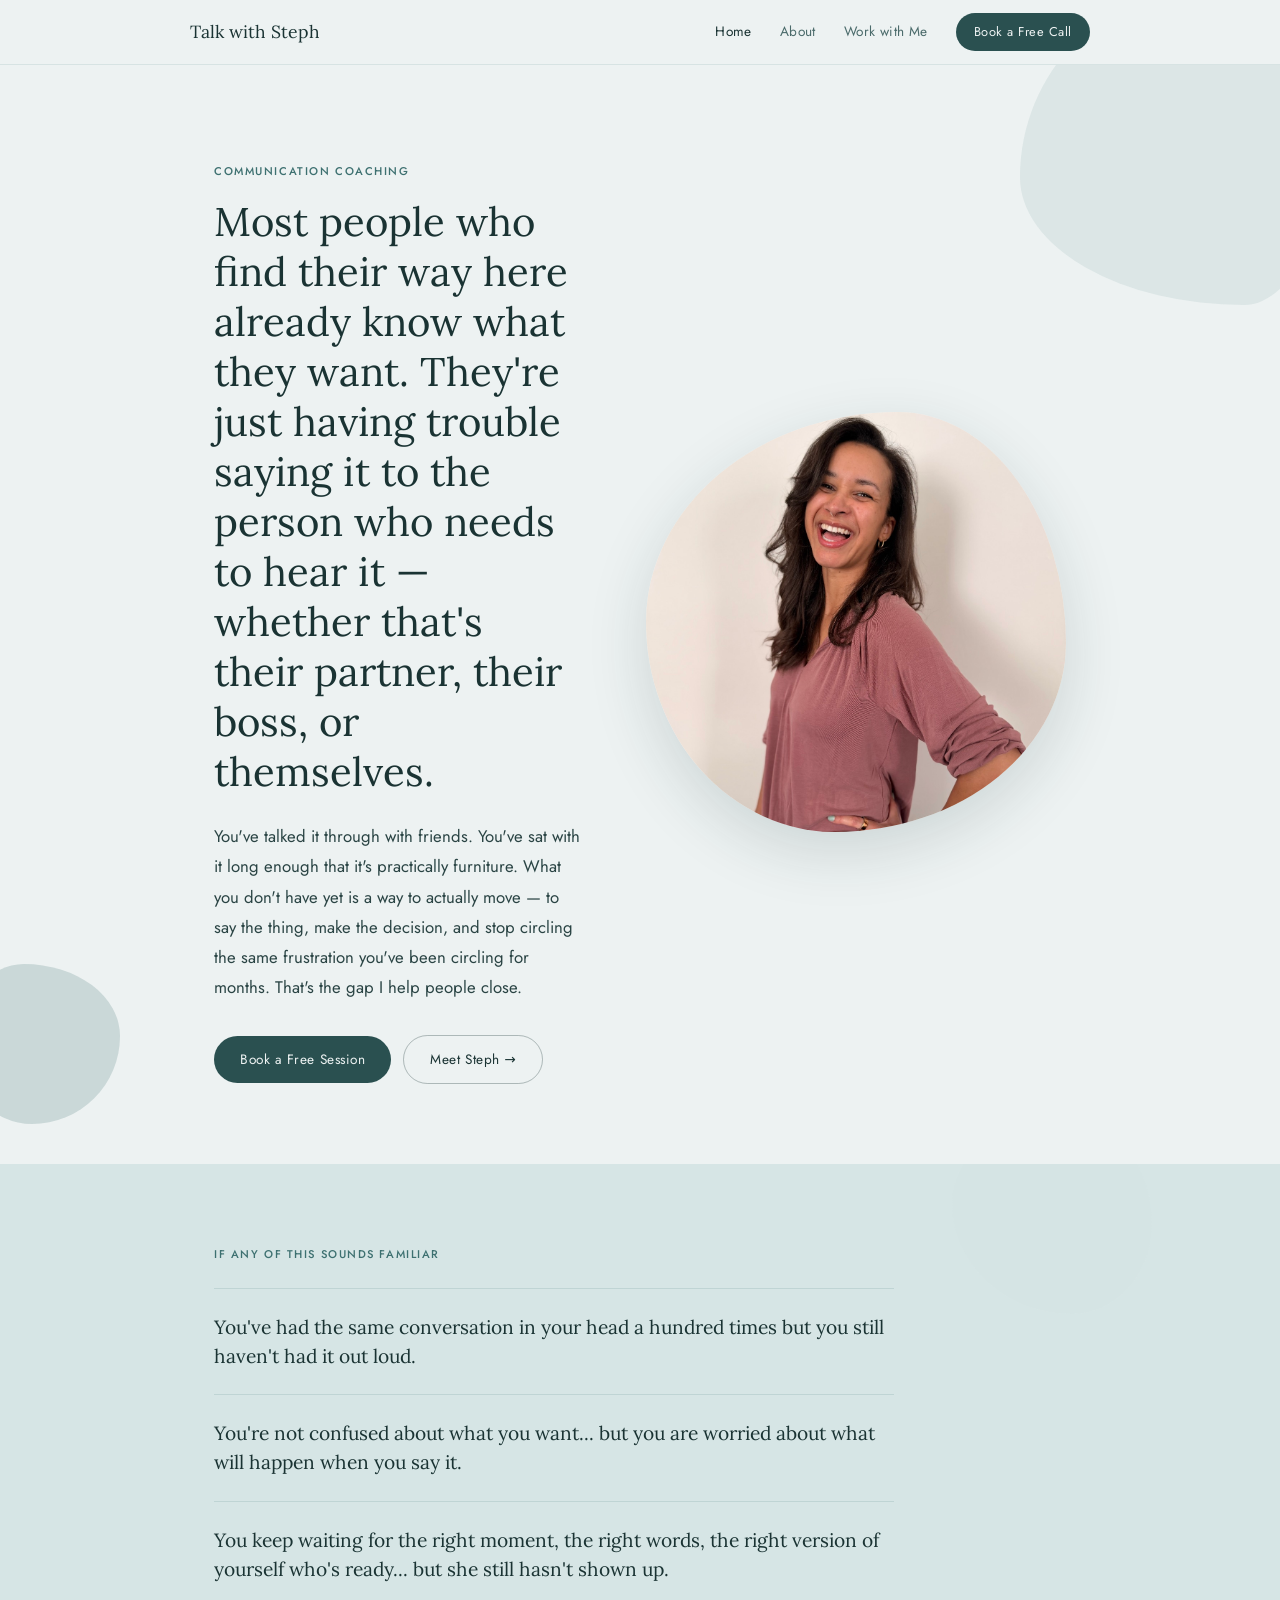
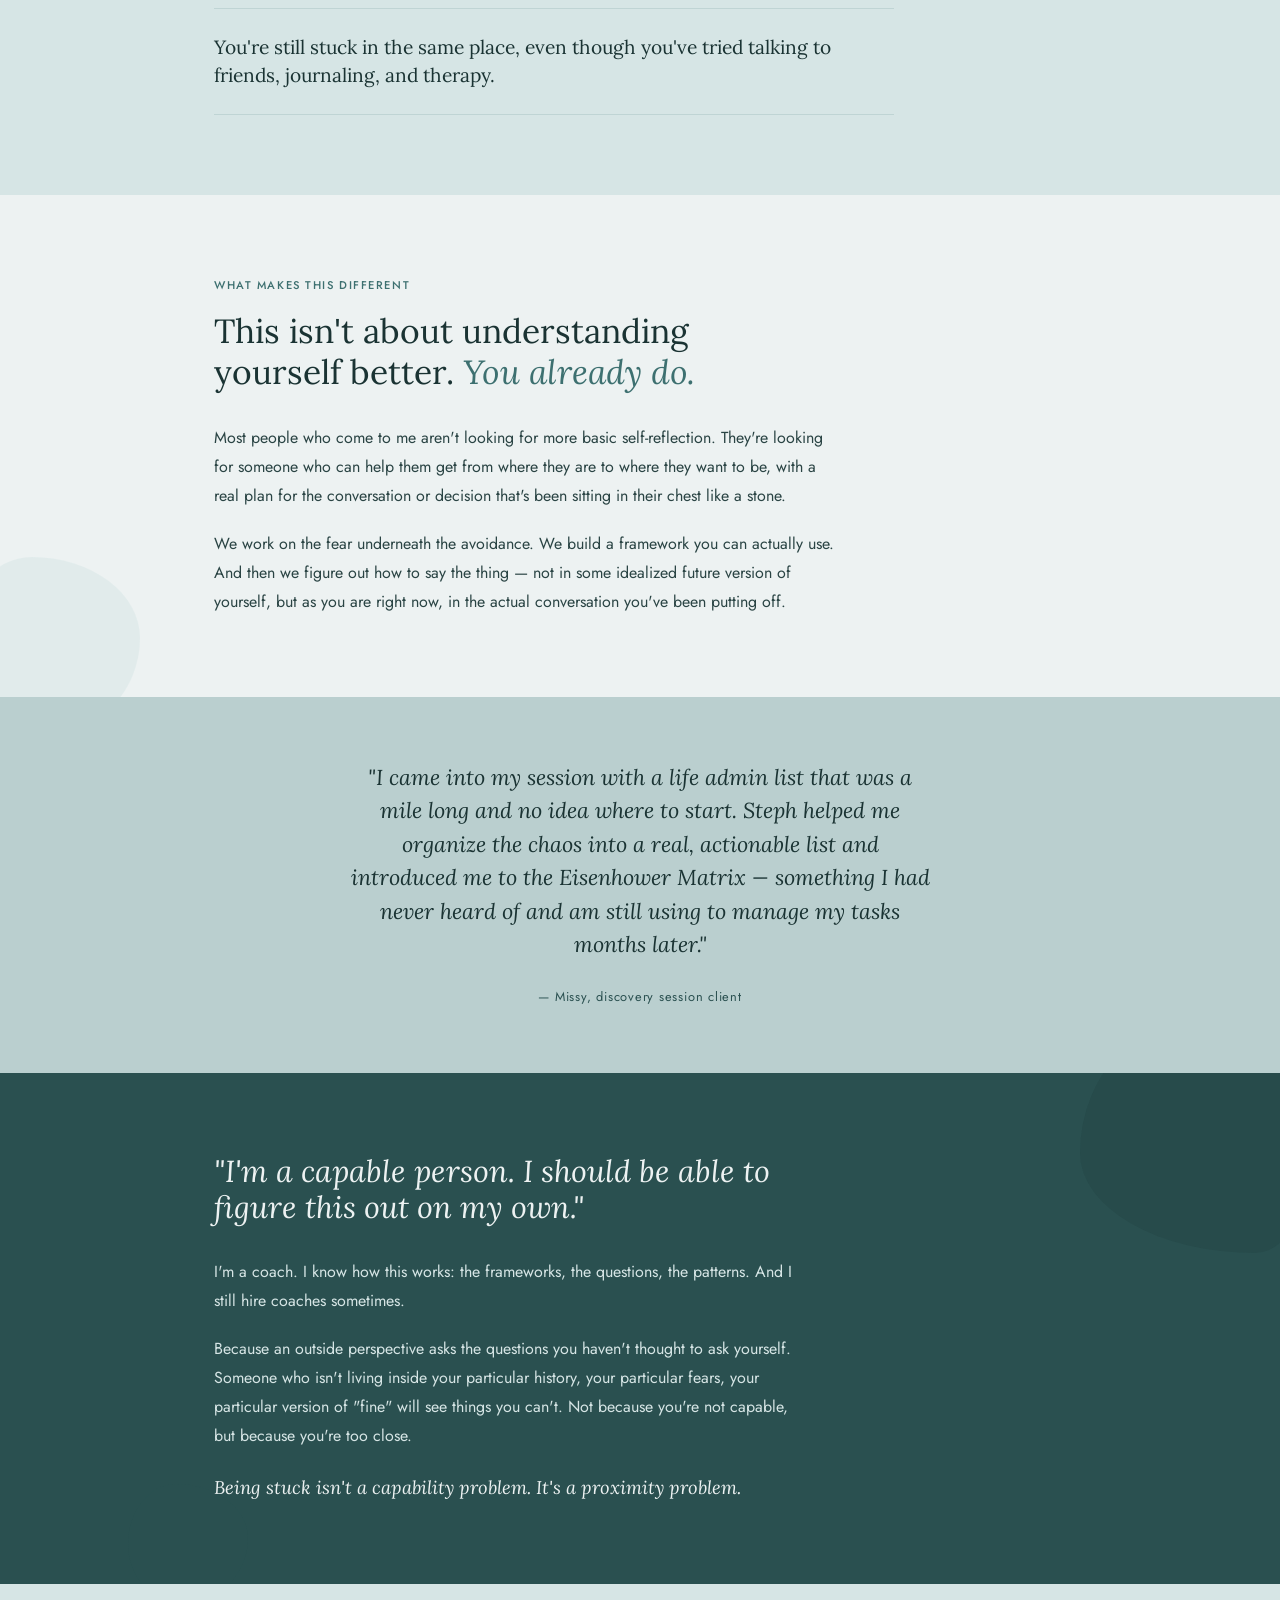
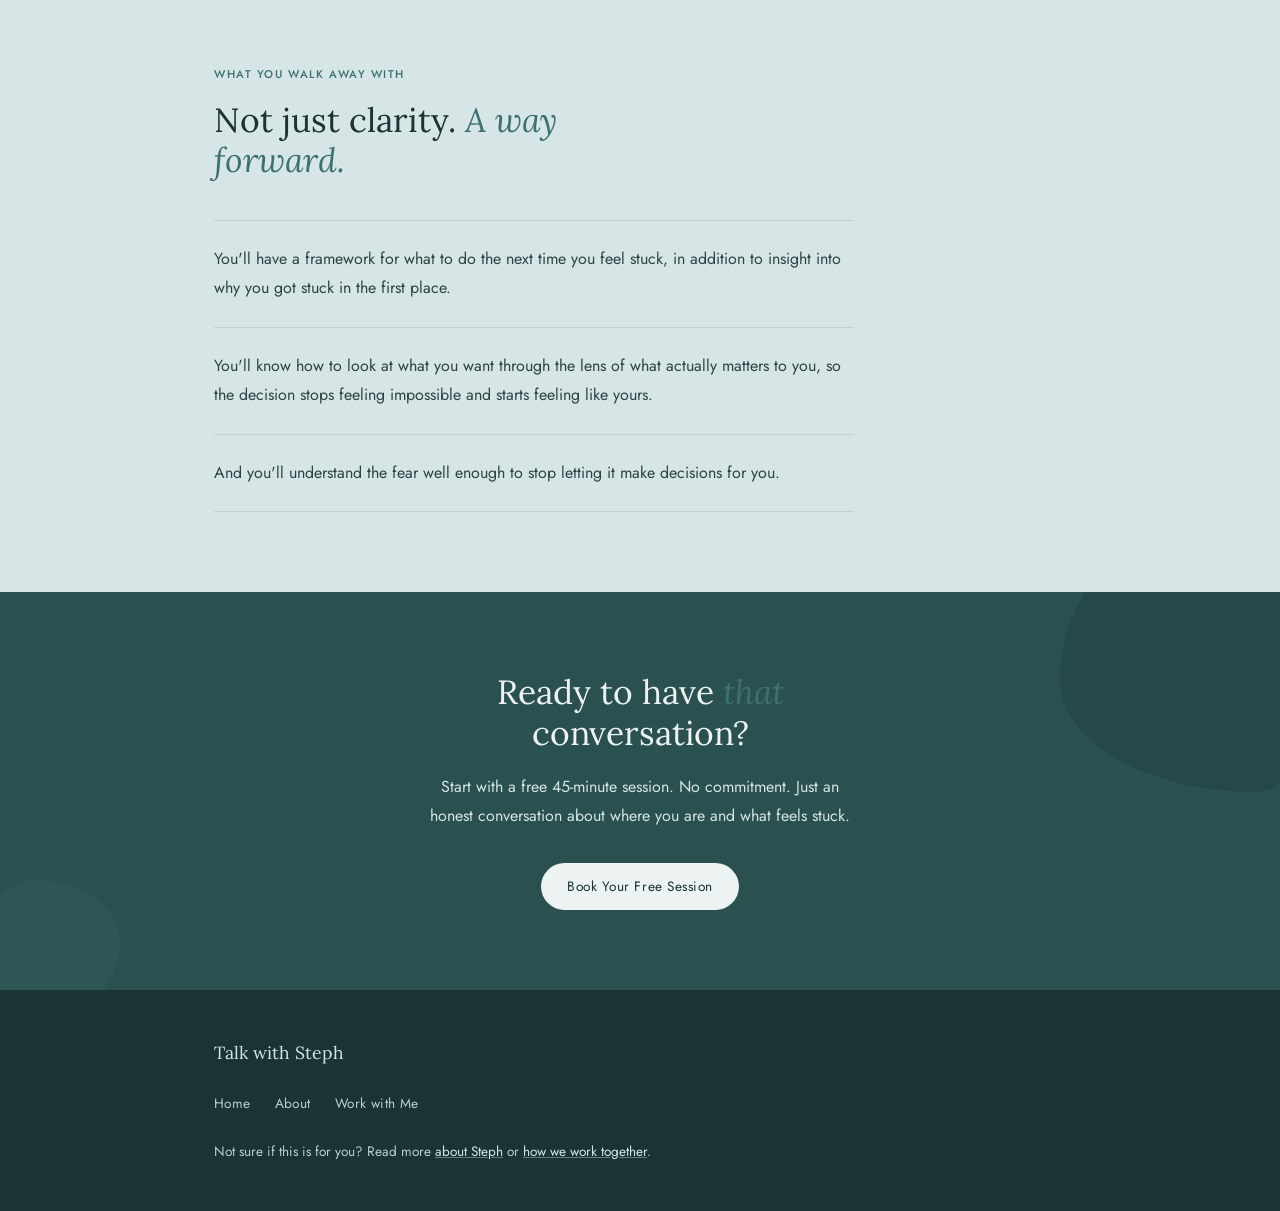
==== commit f6af723f: "Update index.html" ====
--- a/index.html
+++ b/index.html
@@ -44,7 +44,7 @@
           </div>
         </div>
         <div class="hero-photo">
-          <img src="steph.jpg" alt="Steph laughing — communication coach">
+          <img src="assets/images/steph.jpg" alt="Steph laughing — communication coach">
         </div>
       </div>
     </section>
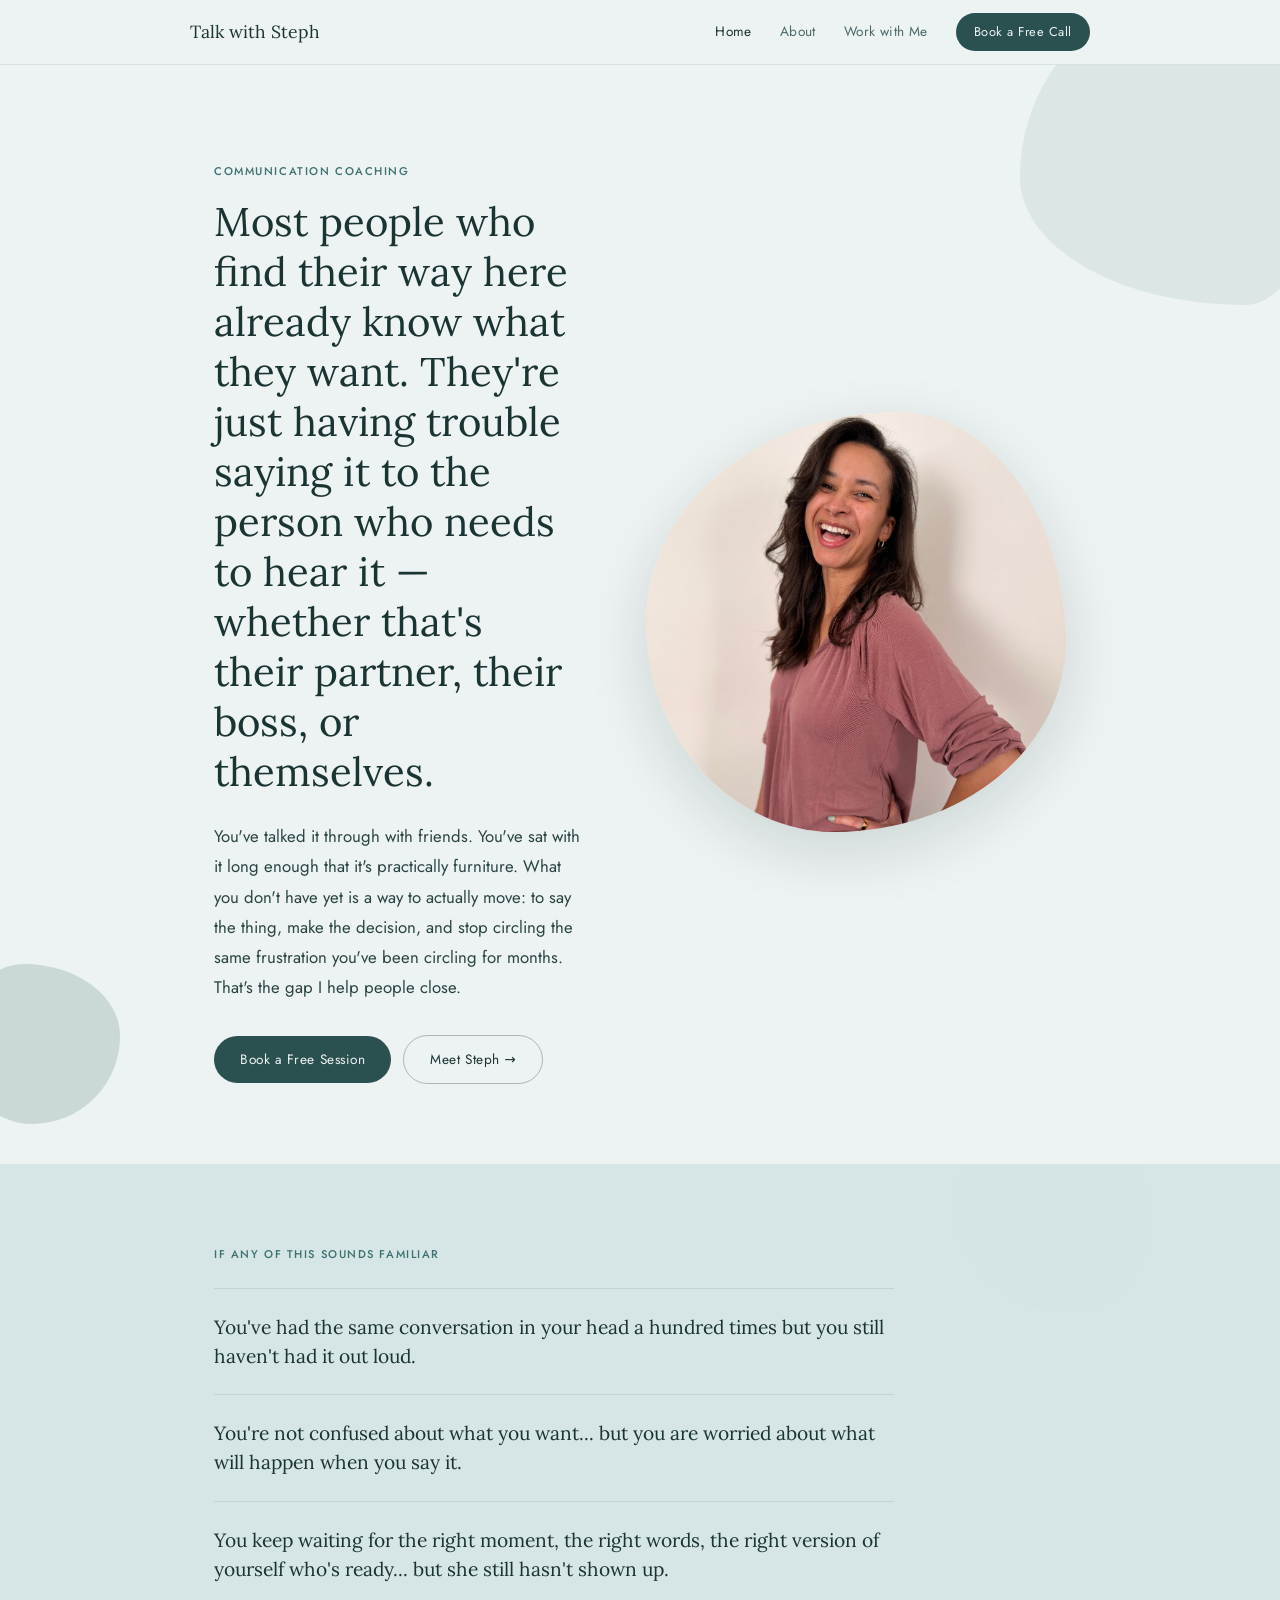
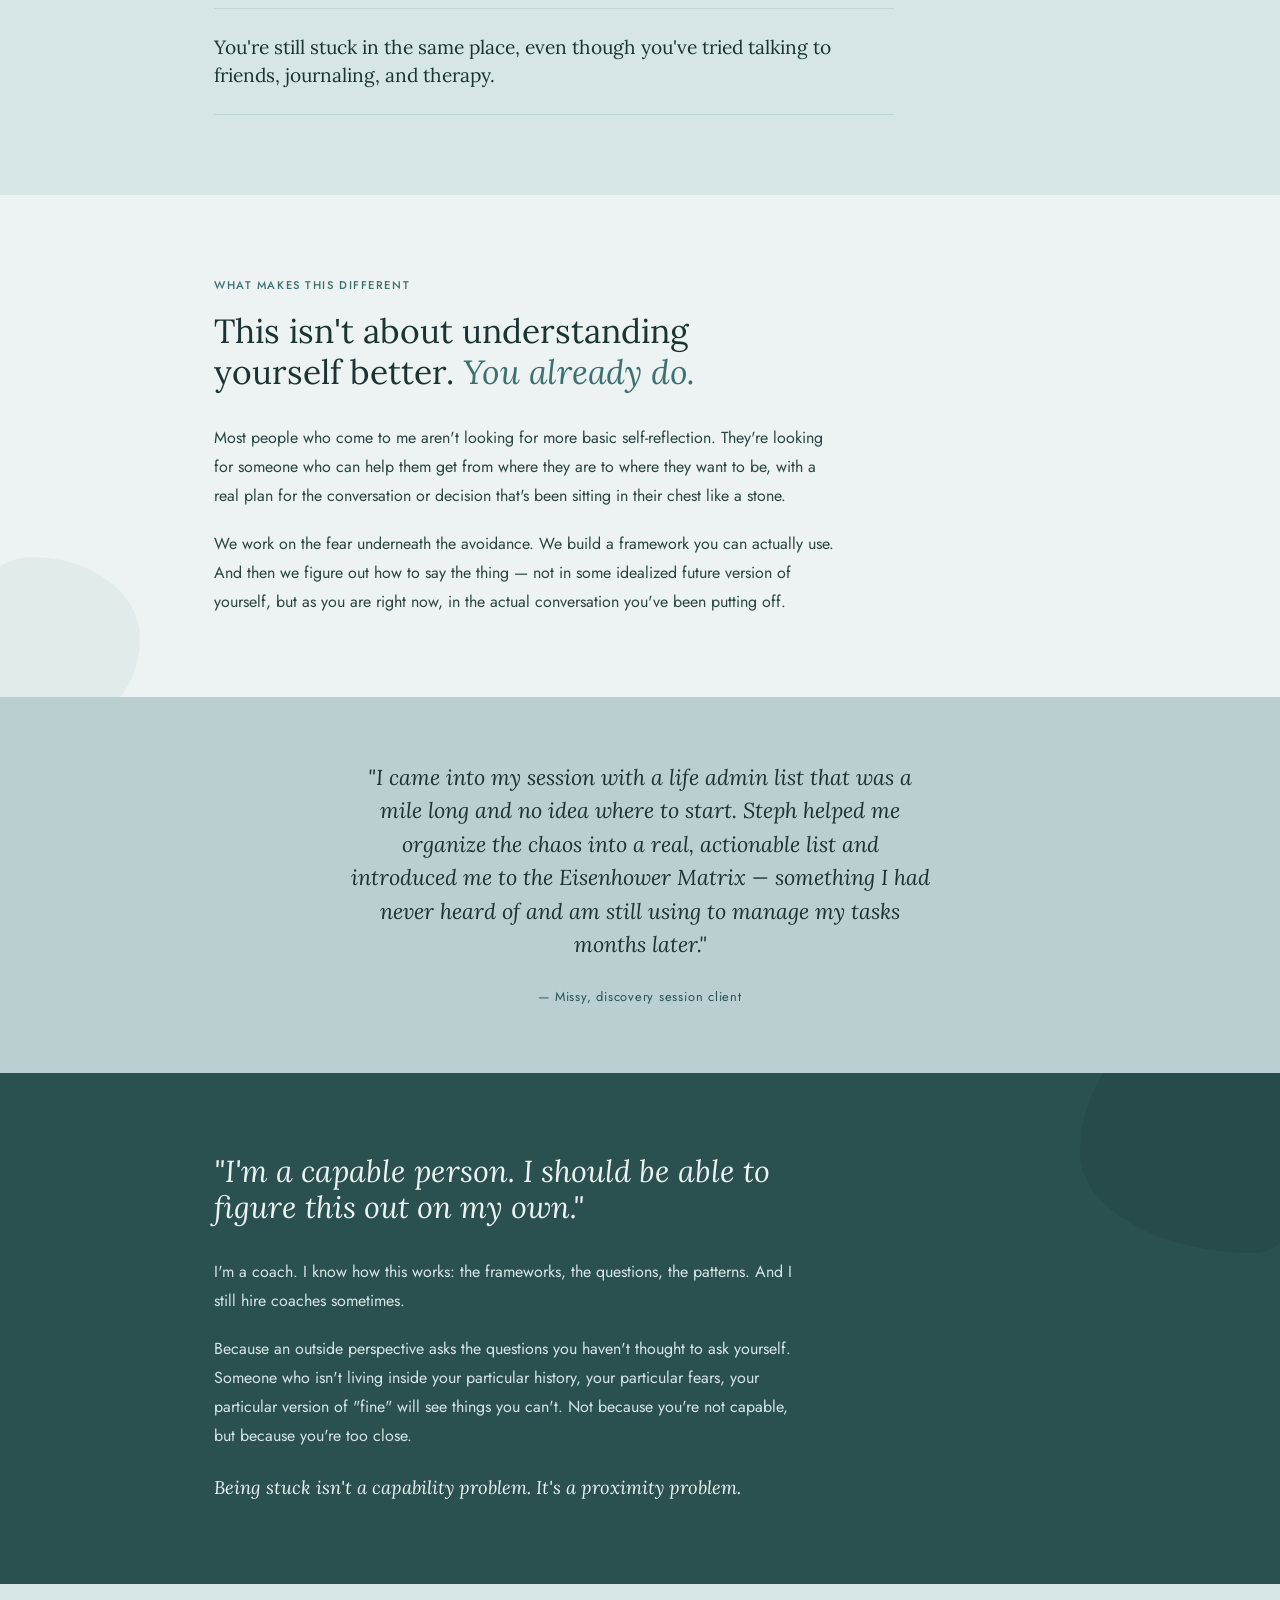
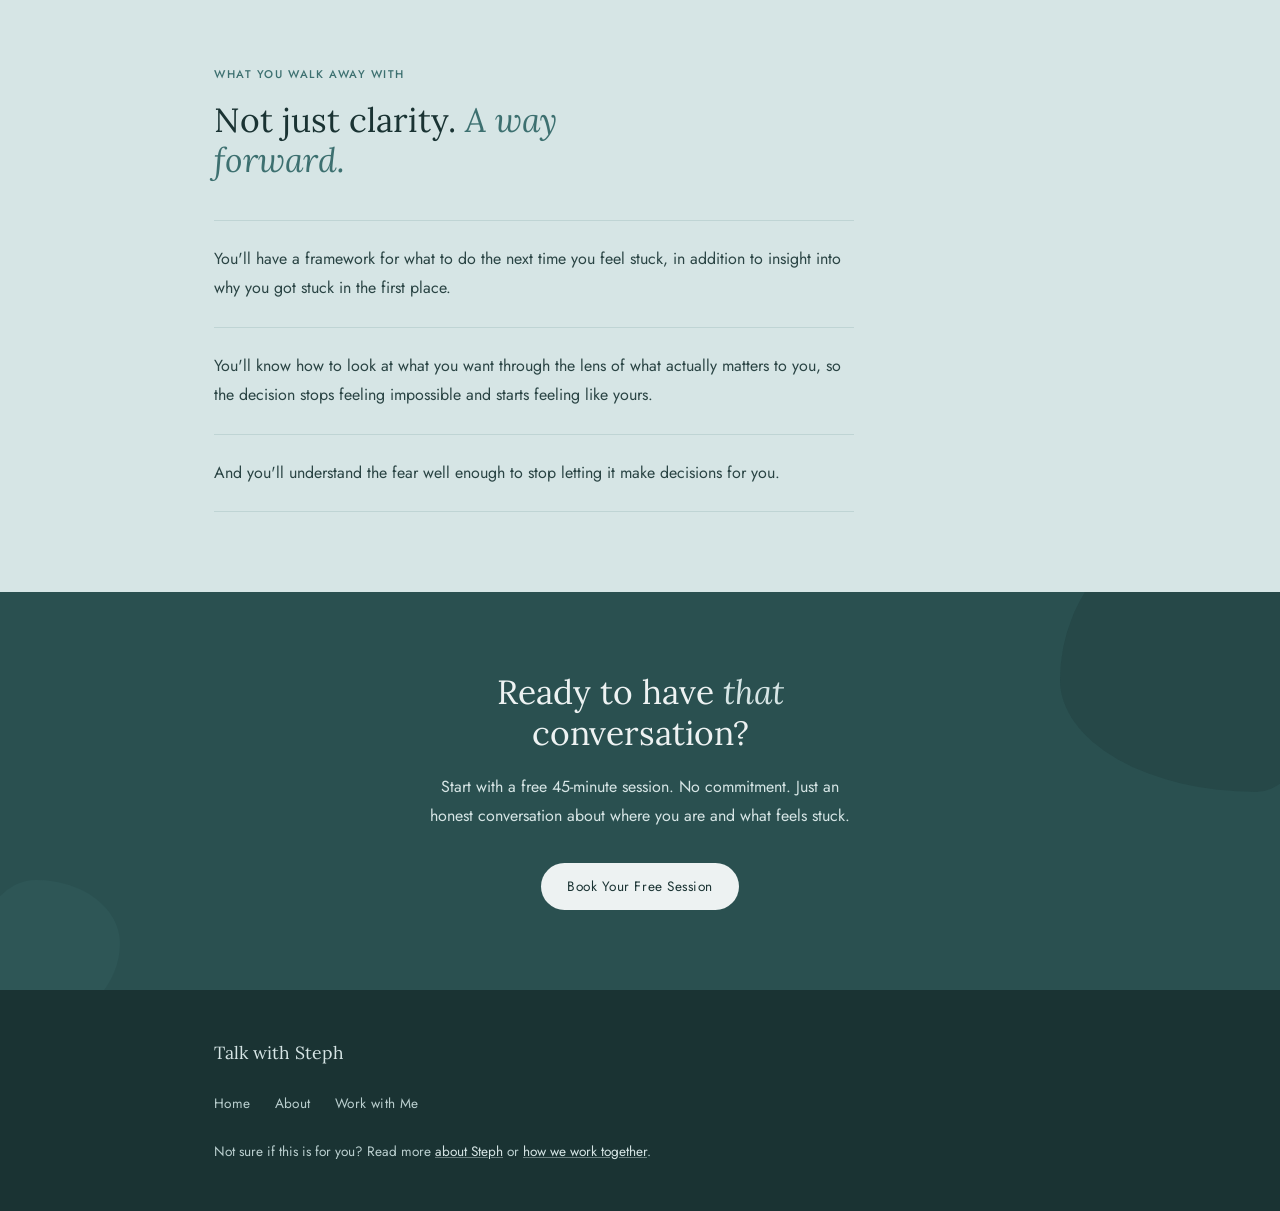
==== commit 03279ed6: "Update index.html" ====
--- a/index.html
+++ b/index.html
@@ -37,7 +37,7 @@
         <div class="hero-text">
           <p class="eyebrow">Communication Coaching</p>
           <h1 class="hero-headline">Most people who find their way here already know what they want. They're just having trouble saying it to the person who needs to hear it&nbsp;— whether that's their partner, their boss, or themselves.</h1>
-          <p class="hero-sub">You've talked it through with friends. You've sat with it long enough that it's practically furniture. What you don't have yet is a way to actually move — to say the thing, make the decision, and stop circling the same frustration you've been circling for months. That's the gap I help people close.</p>
+          <p class="hero-sub">You've talked it through with friends. You've sat with it long enough that it's practically furniture. What you don't have yet is a way to actually move: to say the thing, make the decision, and stop circling the same frustration you've been circling for months. That's the gap I help people close.</p>
           <div class="btn-row">
             <a href="#" class="btn" data-link="booking">Book a Free Session</a>
             <a href="about.html" class="btn-ghost">Meet Steph →</a>
--- a/styles.css
+++ b/styles.css
@@ -47,6 +47,8 @@
   max-width: var(--max-width);
   margin: 0 auto;
   padding: 0 1.5rem;
+  position: relative;
+  z-index: 1;
 }
 
 /* ── TYPOGRAPHY ── */
@@ -169,6 +171,7 @@
   pointer-events: none;
   background: var(--t3);
   opacity: 0.5;
+  z-index: 0;
 }
 
 .blob-hero-1 {
@@ -533,6 +536,10 @@
   margin: 0 auto 1.25rem;
 }
 
+.cta-section h2 em {
+  color: var(--t2);
+}
+
 .cta-section p {
   color: var(--t2);
   max-width: 440px;
@@ -873,6 +880,7 @@
 
 .about-photo-wrap {
   max-width: 480px;
+  margin: 0 auto;
 }
 
 .about-photo-wrap img {
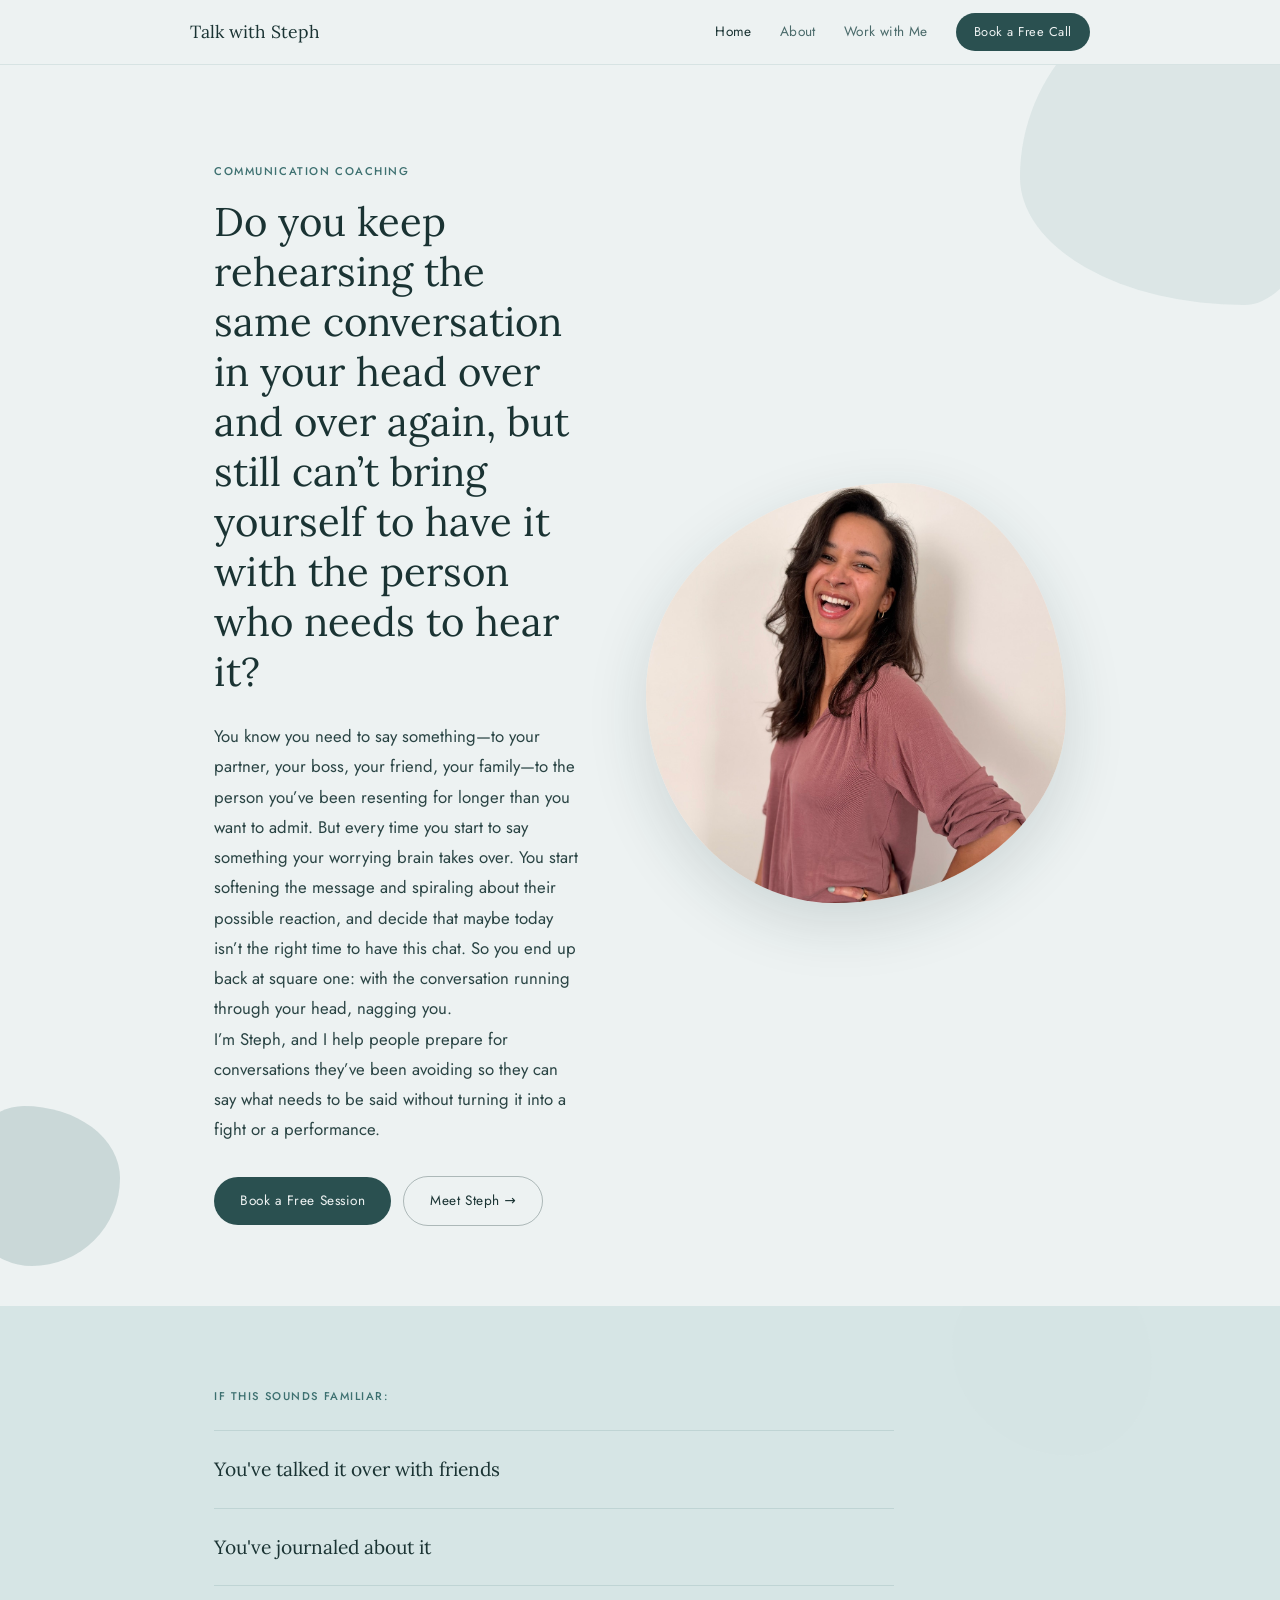
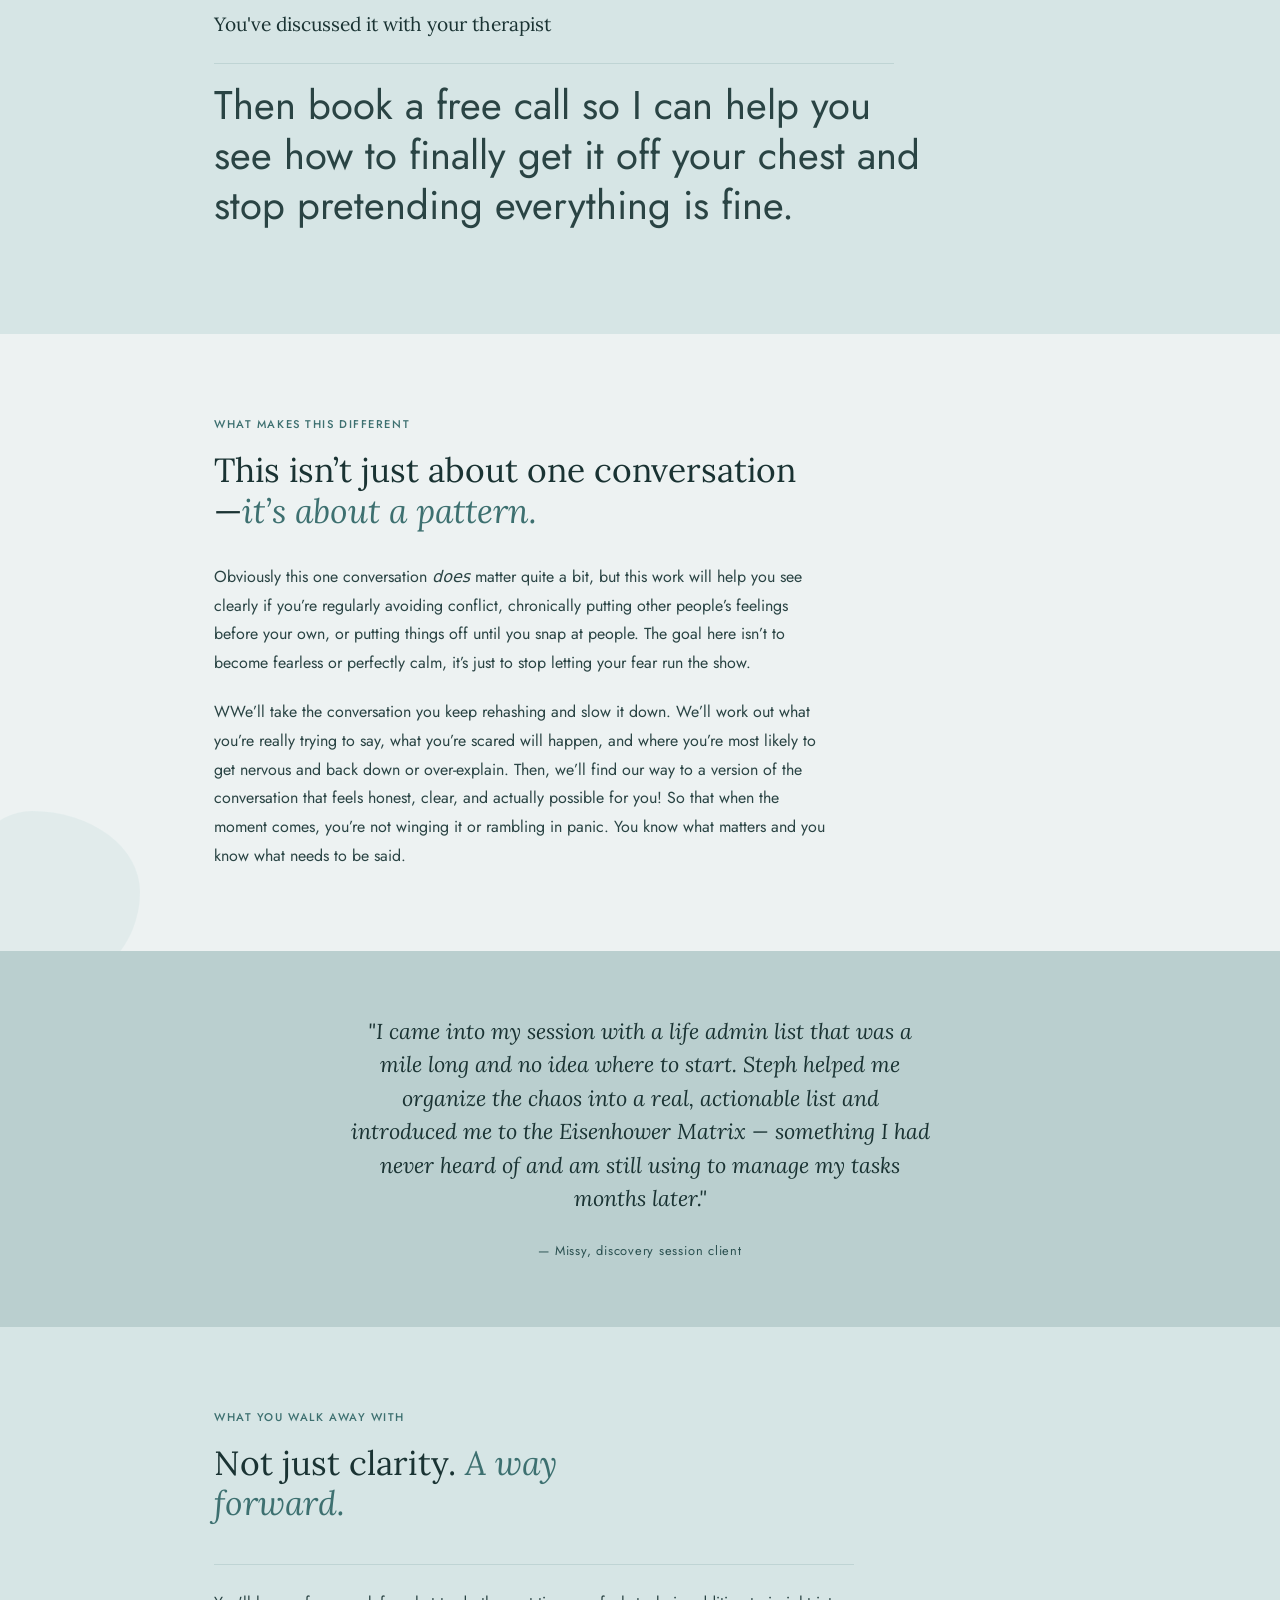
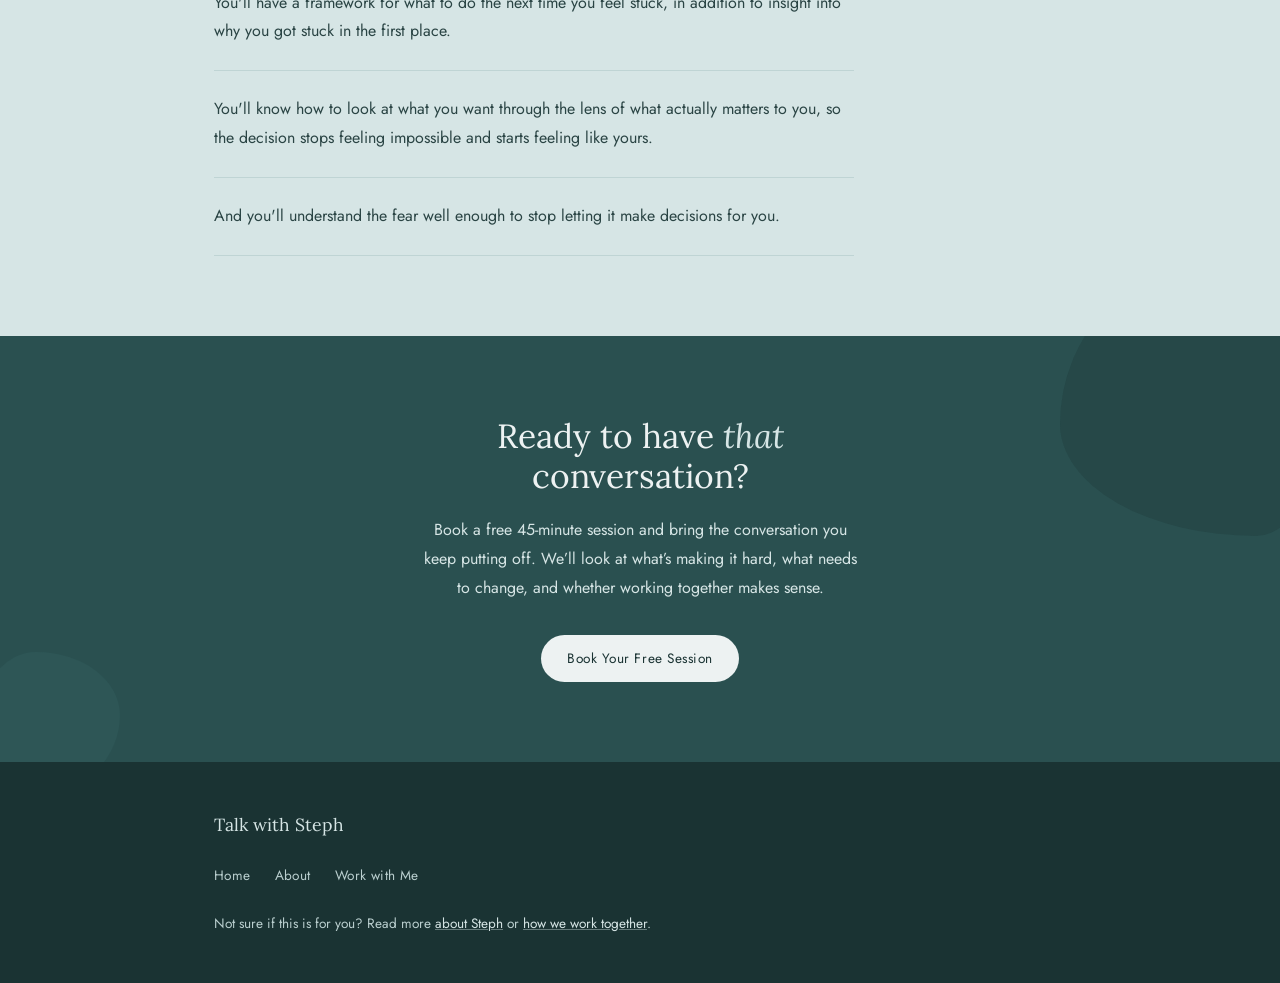
==== commit 11efc75c: "Update index.html Changed homepage copy" ====
--- a/index.html
+++ b/index.html
@@ -36,8 +36,9 @@
       <div class="container hero-inner">
         <div class="hero-text">
           <p class="eyebrow">Communication Coaching</p>
-          <h1 class="hero-headline">Most people who find their way here already know what they want. They're just having trouble saying it to the person who needs to hear it&nbsp;— whether that's their partner, their boss, or themselves.</h1>
-          <p class="hero-sub">You've talked it through with friends. You've sat with it long enough that it's practically furniture. What you don't have yet is a way to actually move: to say the thing, make the decision, and stop circling the same frustration you've been circling for months. That's the gap I help people close.</p>
+          <h1 class="hero-headline">Do you keep rehearsing the same conversation in your head over and over again, but still can’t bring yourself to have it with the person who needs to hear it?</h1>
+          <p class="hero-sub">You know you need to say something—to your partner, your boss, your friend, your family—to the person you’ve been resenting for longer than you want to admit. But every time you start to say something your worrying brain takes over. You start softening the message and spiraling about their possible reaction, and decide that maybe today isn’t the right time to have this chat. So you end up back at square one: with the conversation running through your head, nagging you.</br>
+        I’m Steph, and I help people prepare for conversations they’ve been avoiding so they can say what needs to be said without turning it into a fight or a performance.</p>
           <div class="btn-row">
             <a href="#" class="btn" data-link="booking">Book a Free Session</a>
             <a href="about.html" class="btn-ghost">Meet Steph →</a>
@@ -53,13 +54,13 @@
     <section class="recognition">
       <div class="blob blob-recog"></div>
       <div class="container">
-        <p class="eyebrow">If any of this sounds familiar</p>
+        <p class="eyebrow">If this sounds familiar:</p>
         <div class="recognition-lines">
-          <p class="recognition-line">You've had the same conversation in your head a hundred times but you still haven't had it out loud.</p>
-          <p class="recognition-line">You're not confused about what you want... but you are worried about what will happen when you say it.</p>
-          <p class="recognition-line">You keep waiting for the right moment, the right words, the right version of yourself who's ready... but she still hasn't shown up.</p>
-          <p class="recognition-line">You're still stuck in the same place, even though you've tried talking to friends, journaling, and therapy.</p>
+          <p class="recognition-line">You've talked it over with friends</p>
+          <p class="recognition-line">You've journaled about it</p>
+          <p class="recognition-line">You've discussed it with your therapist</p>
         </div>
+        <p class="hero-headline">Then book a free call so I can help you see how to finally get it off your chest and stop pretending everything is fine.</p>
       </div>
     </section>
 
@@ -68,10 +69,10 @@
       <div class="blob blob-diff"></div>
       <div class="container">
         <p class="eyebrow">What makes this different</p>
-        <h2>This isn't about understanding yourself better. <em>You already do.</em></h2>
+        <h2>This isn’t just about one conversation—<em>it’s about a pattern.</em></h2>
         <div class="different-body">
-          <p>Most people who come to me aren't looking for more basic self-reflection. They're looking for someone who can help them get from where they are to where they want to be, with a real plan for the conversation or decision that's been sitting in their chest like a stone.</p>
-          <p>We work on the fear underneath the avoidance. We build a framework you can actually use. And then we figure out how to say the thing — not in some idealized future version of yourself, but as you are right now, in the actual conversation you've been putting off.</p>
+          <p>Obviously this one conversation <em>does</em> matter quite a bit, but this work will help you see clearly if you’re regularly avoiding conflict, chronically putting other people’s feelings before your own, or putting things off until you snap at people. The goal here isn’t to become fearless or perfectly calm, it’s just to stop letting your fear run the show. </p>
+          <p>WWe’ll take the conversation you keep rehashing and slow it down. We’ll work out what you’re really trying to say, what you’re scared will happen, and where you’re most likely to get nervous and back down or over-explain. Then, we’ll find our way to a version of the conversation that feels honest, clear, and actually possible for you! So that when the moment comes, you’re not winging it or rambling in panic. You know what matters and you know what needs to be said. </p>
         </div>
       </div>
     </section>
@@ -87,7 +88,7 @@
     </section>
 
     <!-- OBJECTION -->
-    <section class="objection">
+   <!-- <section class="objection">
       <div class="blob blob-obj-1"></div>
       <div class="blob blob-obj-2"></div>
       <div class="container">
@@ -98,7 +99,7 @@
           <p class="objection-kicker">Being stuck isn't a capability problem. It's a proximity problem.</p>
         </div>
       </div>
-    </section>
+    </section> -->
 
     <!-- WALK AWAY WITH -->
     <section class="walkaway">
@@ -125,7 +126,7 @@
       <div class="blob blob-cta-2"></div>
       <div class="container">
         <h2>Ready to have <em>that</em> conversation?</h2>
-        <p>Start with a free 45-minute session. No commitment. Just an honest conversation about where you are and what feels stuck.</p>
+        <p>Book a free 45-minute session and bring the conversation you keep putting off. We’ll look at what’s making it hard, what needs to change, and whether working together makes sense. </p>
         <a href="#" class="btn btn-light" data-link="booking">Book Your Free Session</a>
       </div>
     </section>
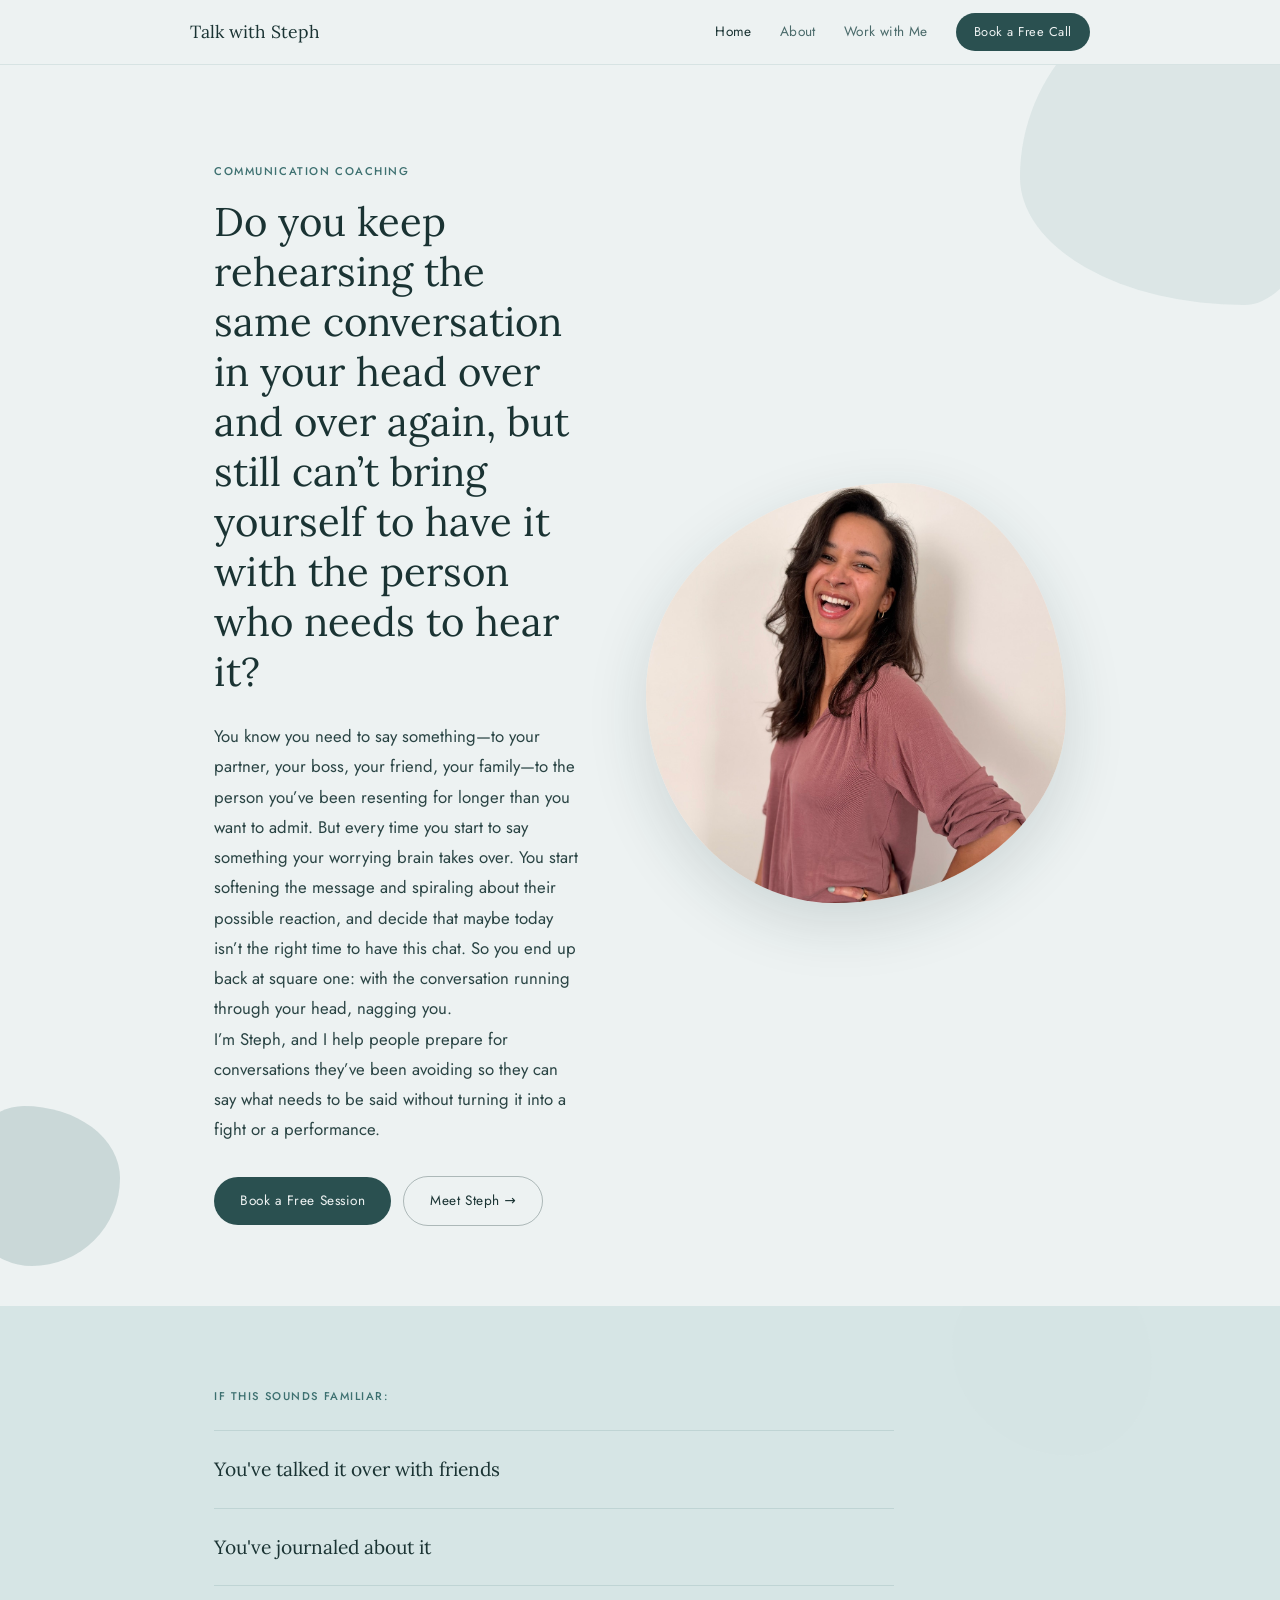
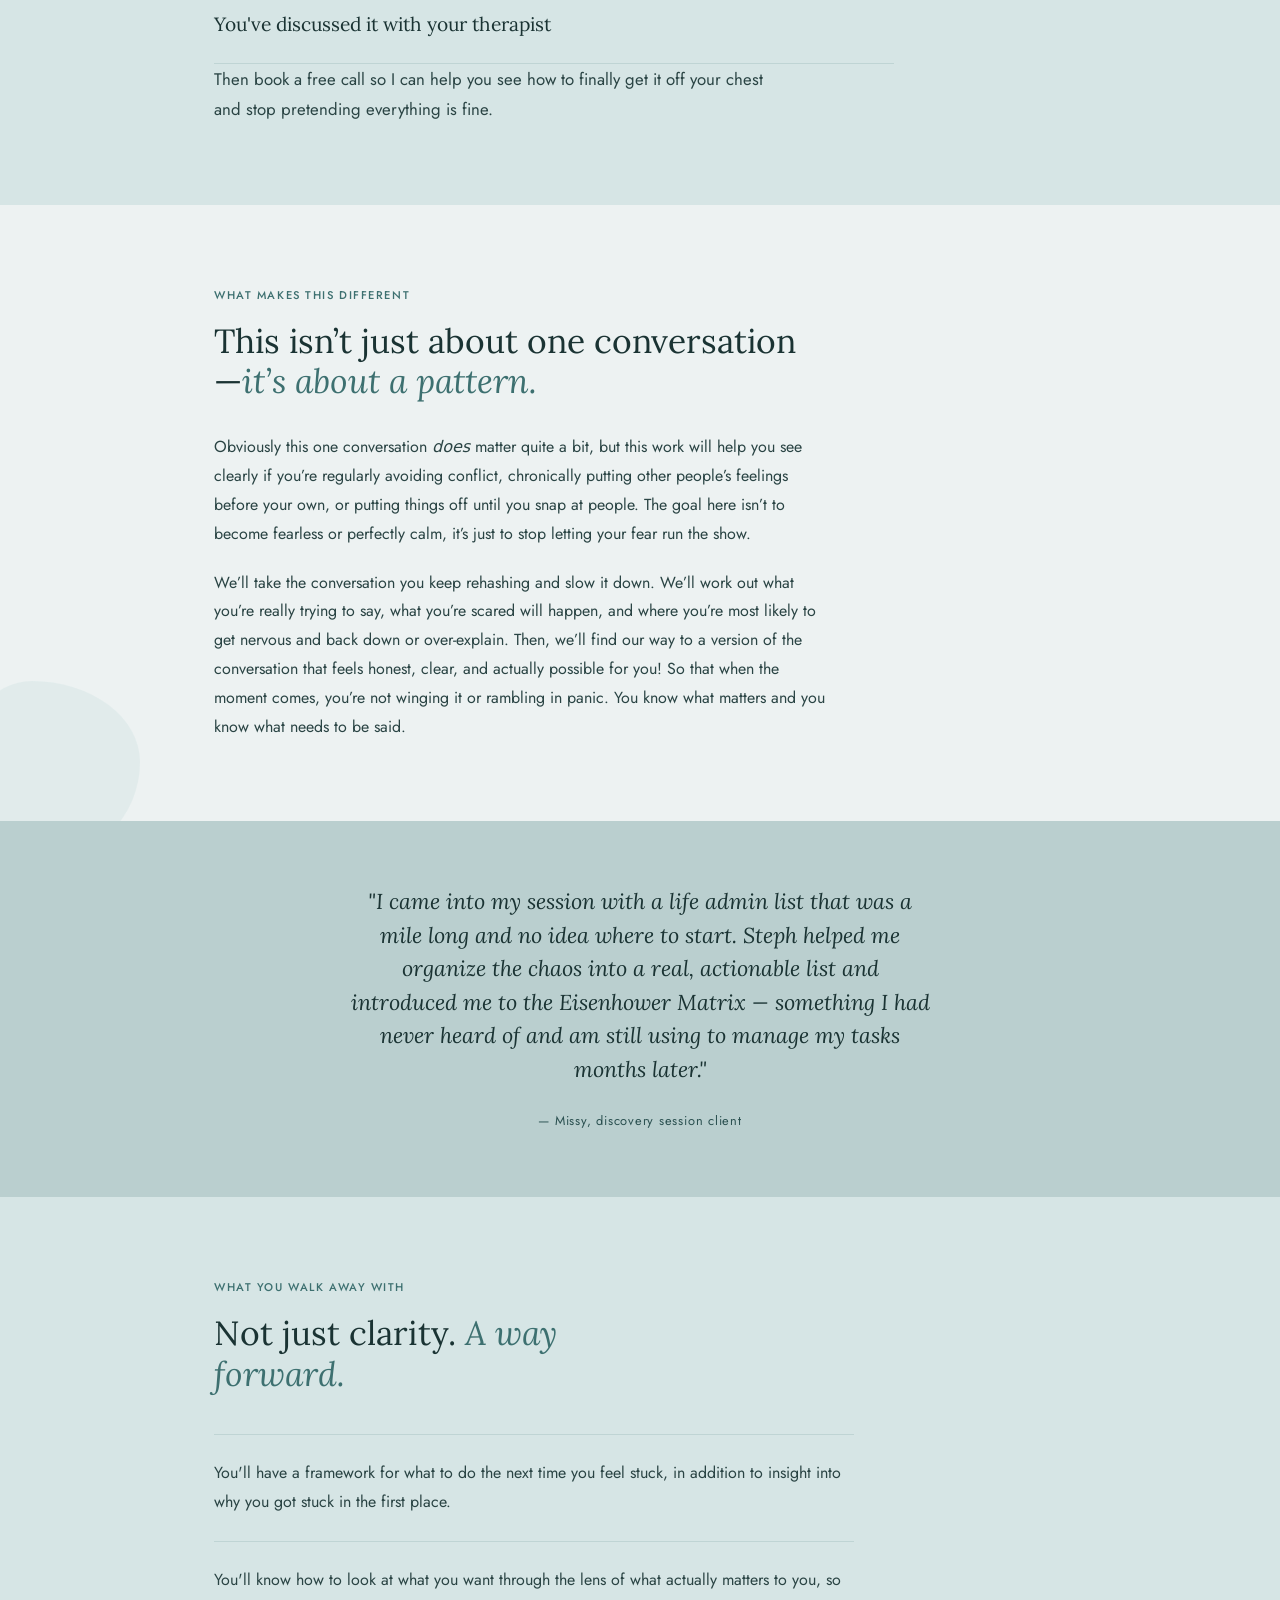
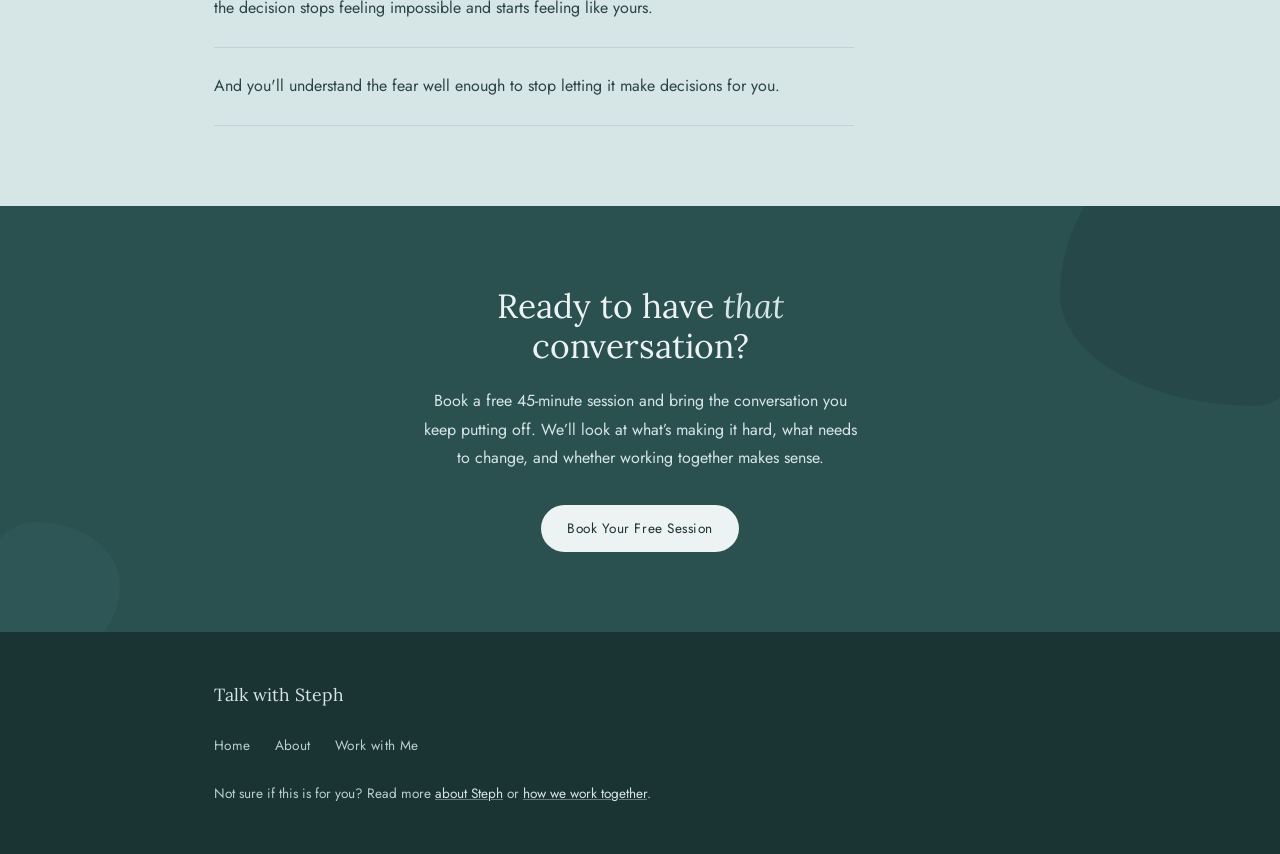
==== commit 0b3c7f04: "Update index.html typos" ====
--- a/index.html
+++ b/index.html
@@ -60,7 +60,7 @@
           <p class="recognition-line">You've journaled about it</p>
           <p class="recognition-line">You've discussed it with your therapist</p>
         </div>
-        <p class="hero-headline">Then book a free call so I can help you see how to finally get it off your chest and stop pretending everything is fine.</p>
+        <p class="hero-sub">Then book a free call so I can help you see how to finally get it off your chest and stop pretending everything is fine.</p>
       </div>
     </section>
 
@@ -72,7 +72,7 @@
         <h2>This isn’t just about one conversation—<em>it’s about a pattern.</em></h2>
         <div class="different-body">
           <p>Obviously this one conversation <em>does</em> matter quite a bit, but this work will help you see clearly if you’re regularly avoiding conflict, chronically putting other people’s feelings before your own, or putting things off until you snap at people. The goal here isn’t to become fearless or perfectly calm, it’s just to stop letting your fear run the show. </p>
-          <p>WWe’ll take the conversation you keep rehashing and slow it down. We’ll work out what you’re really trying to say, what you’re scared will happen, and where you’re most likely to get nervous and back down or over-explain. Then, we’ll find our way to a version of the conversation that feels honest, clear, and actually possible for you! So that when the moment comes, you’re not winging it or rambling in panic. You know what matters and you know what needs to be said. </p>
+          <p>We’ll take the conversation you keep rehashing and slow it down. We’ll work out what you’re really trying to say, what you’re scared will happen, and where you’re most likely to get nervous and back down or over-explain. Then, we’ll find our way to a version of the conversation that feels honest, clear, and actually possible for you! So that when the moment comes, you’re not winging it or rambling in panic. You know what matters and you know what needs to be said. </p>
         </div>
       </div>
     </section>
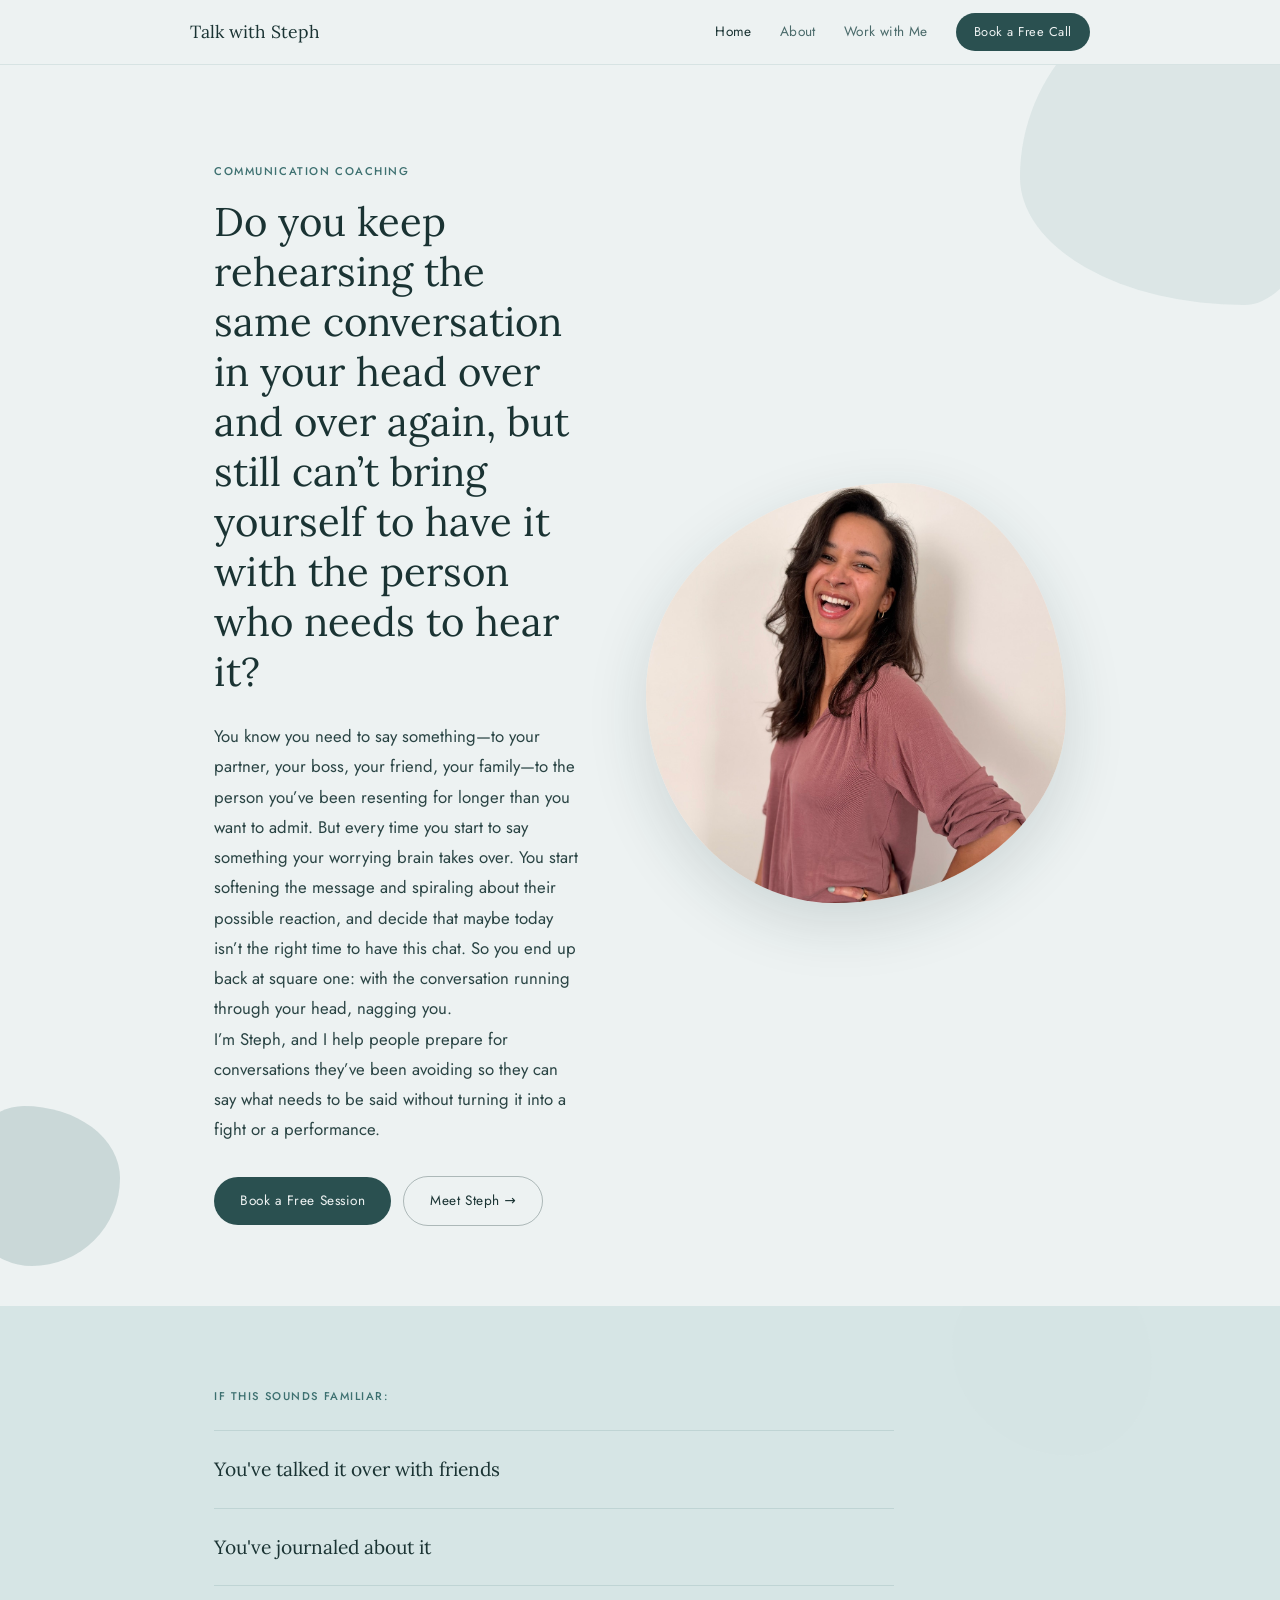
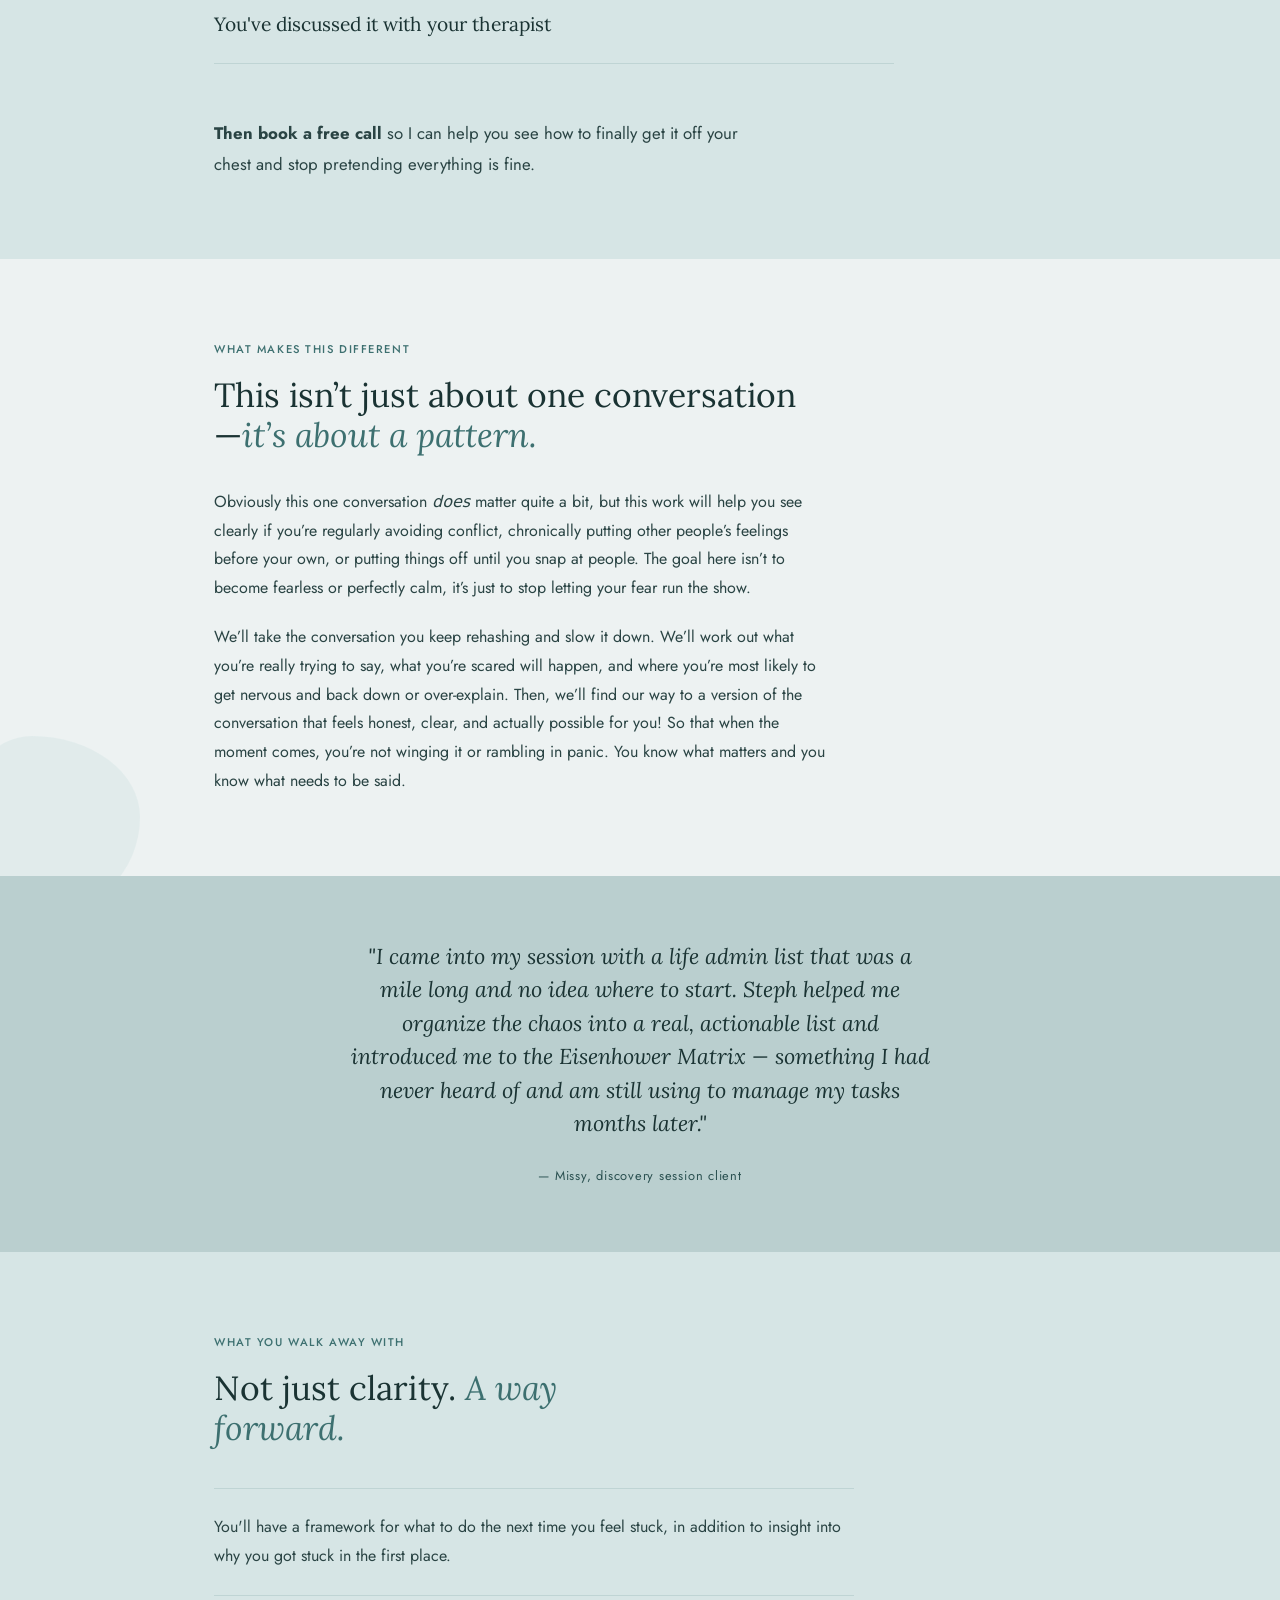
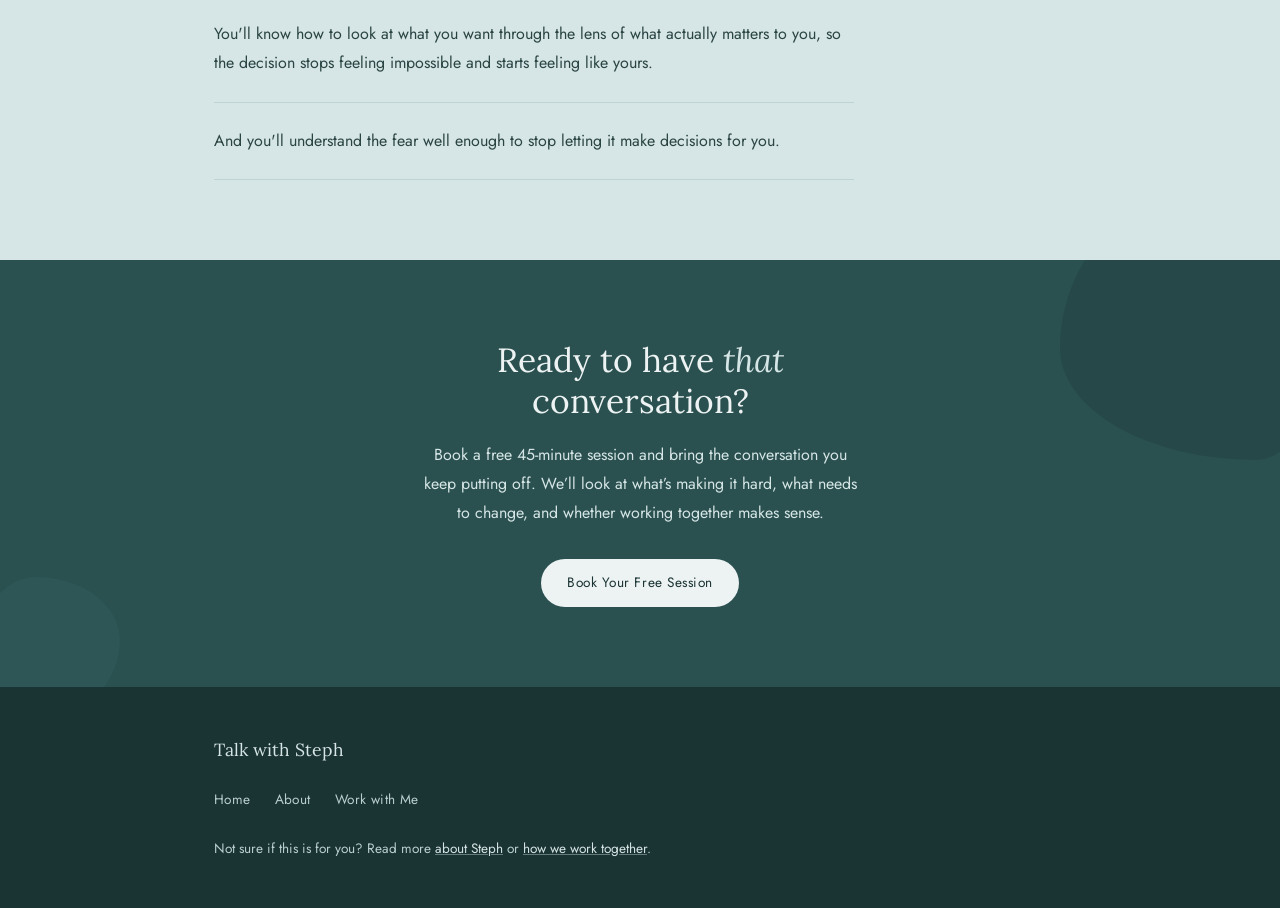
==== commit c4423cc9: "Update index.html" ====
--- a/index.html
+++ b/index.html
@@ -60,7 +60,9 @@
           <p class="recognition-line">You've journaled about it</p>
           <p class="recognition-line">You've discussed it with your therapist</p>
         </div>
-        <p class="hero-sub">Then book a free call so I can help you see how to finally get it off your chest and stop pretending everything is fine.</p>
+      </br>
+      </br>
+        <p class="hero-sub"><strong>Then book a free call</strong> so I can help you see how to finally get it off your chest and stop pretending everything is fine.</p>
       </div>
     </section>
 
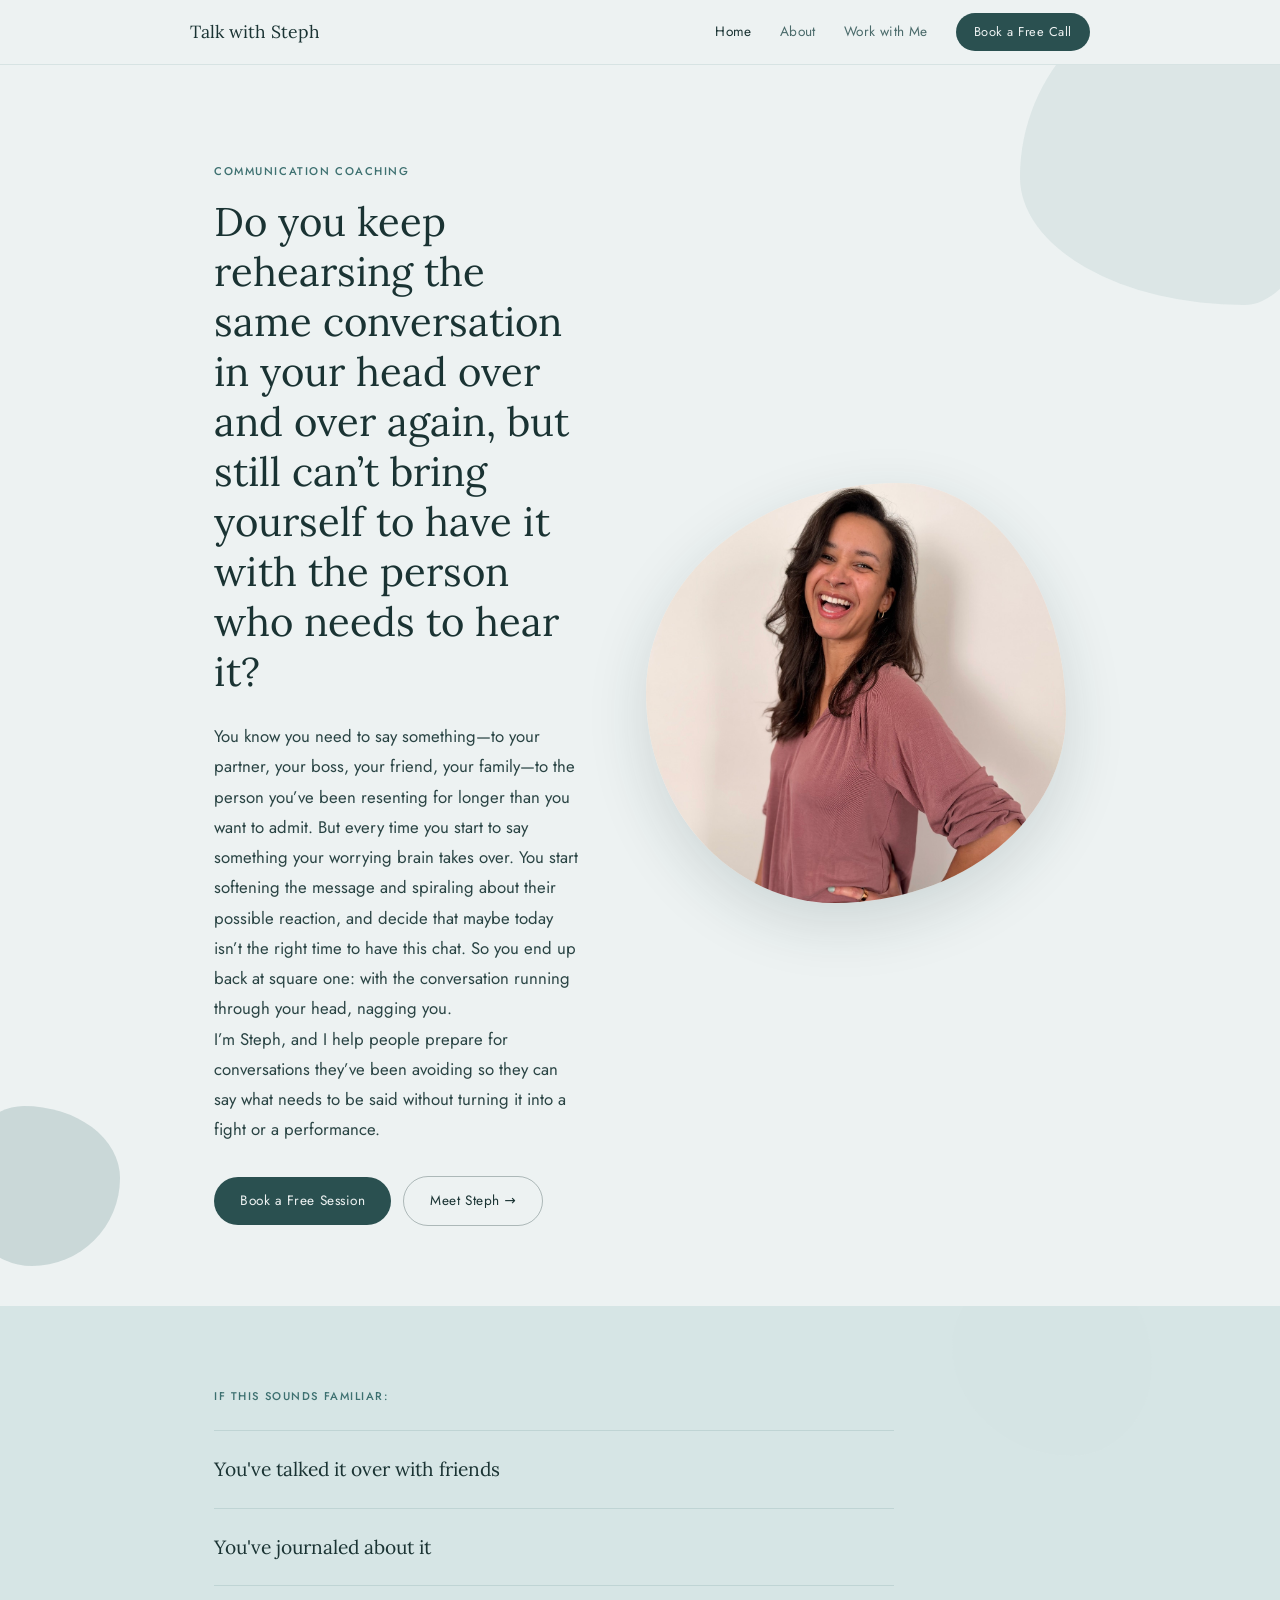
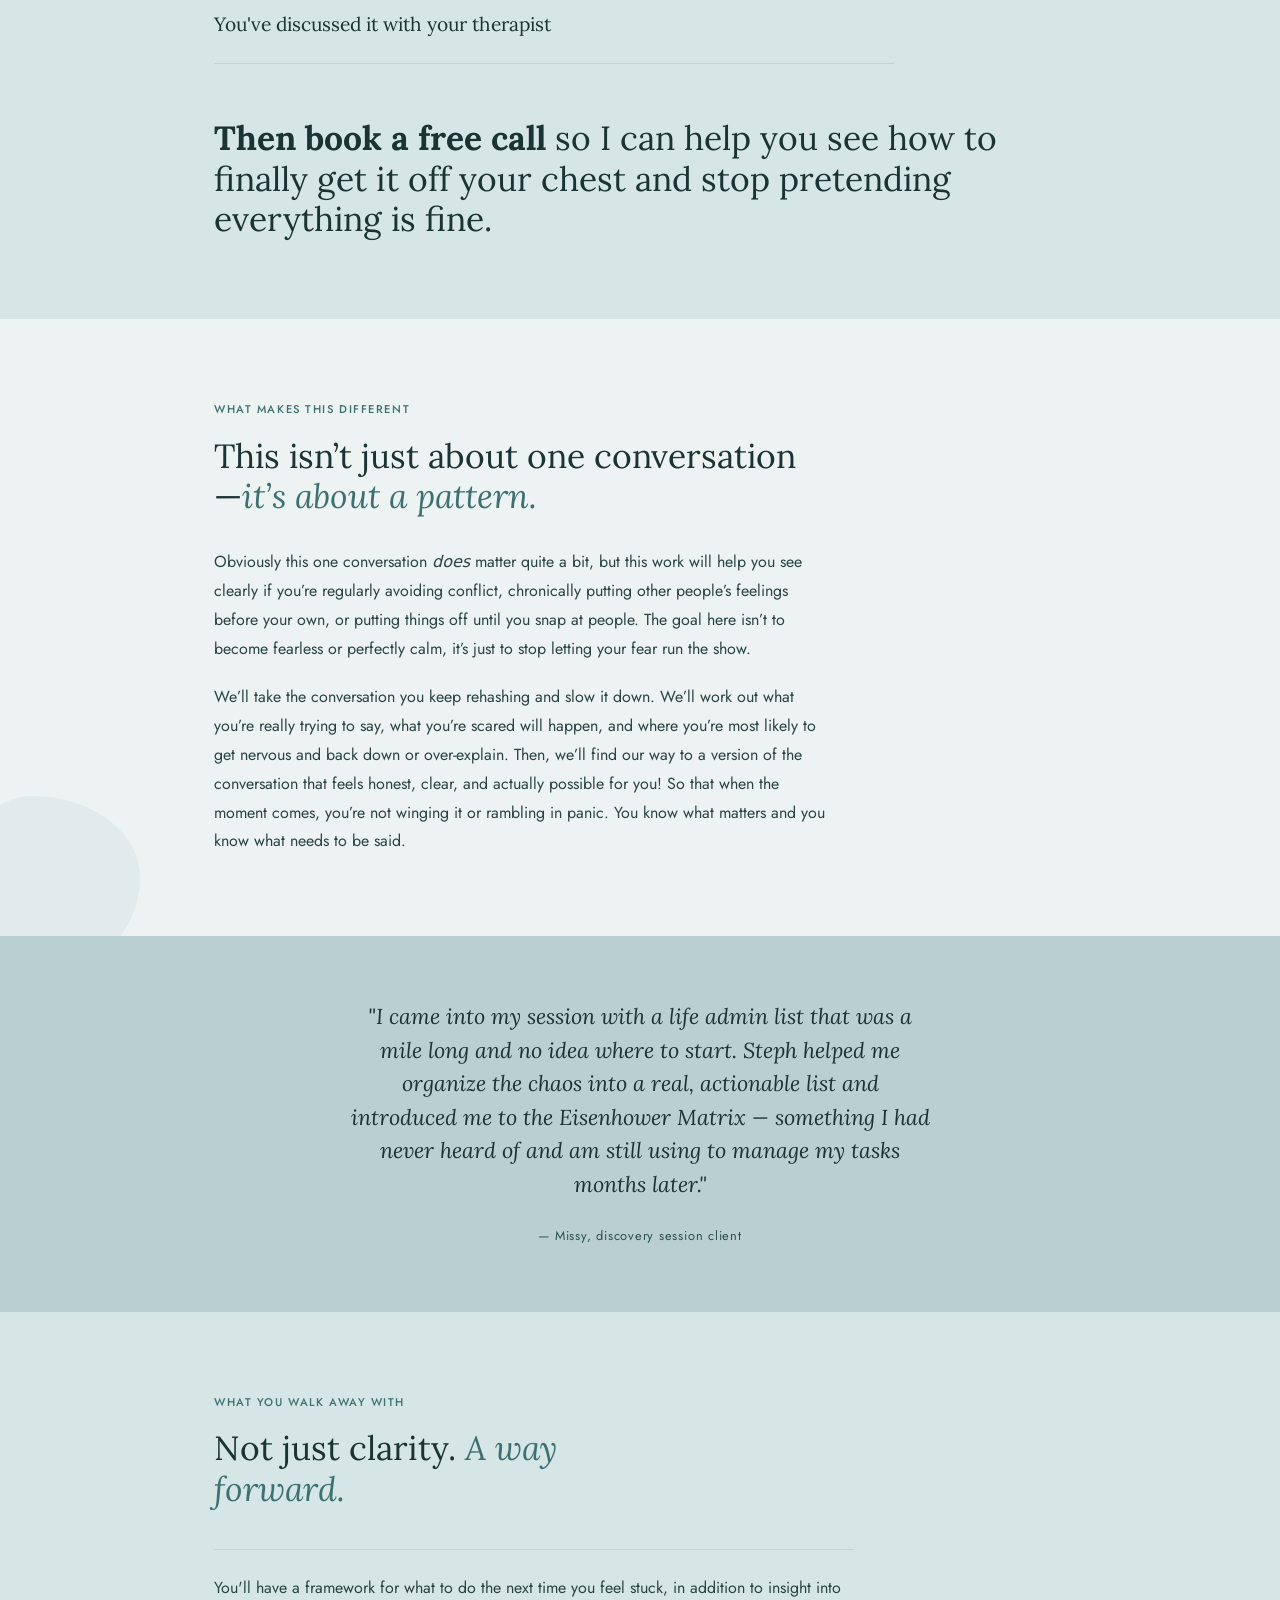
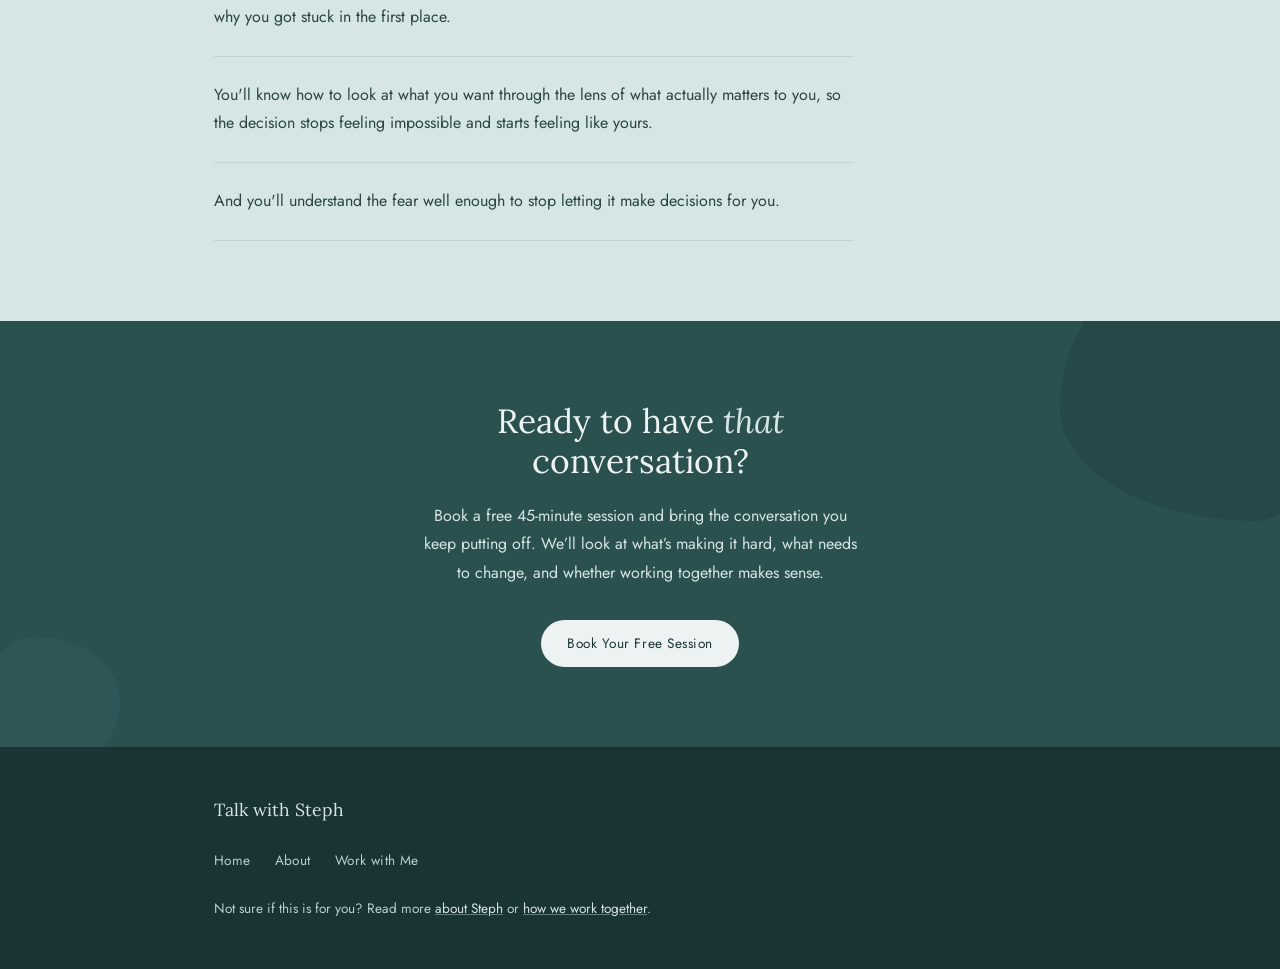
==== commit 6ca7d137: "Update index.html" ====
--- a/index.html
+++ b/index.html
@@ -62,7 +62,7 @@
         </div>
       </br>
       </br>
-        <p class="hero-sub"><strong>Then book a free call</strong> so I can help you see how to finally get it off your chest and stop pretending everything is fine.</p>
+        <h2><strong>Then book a free call</strong> so I can help you see how to finally get it off your chest and stop pretending everything is fine.</h2>
       </div>
     </section>
 
